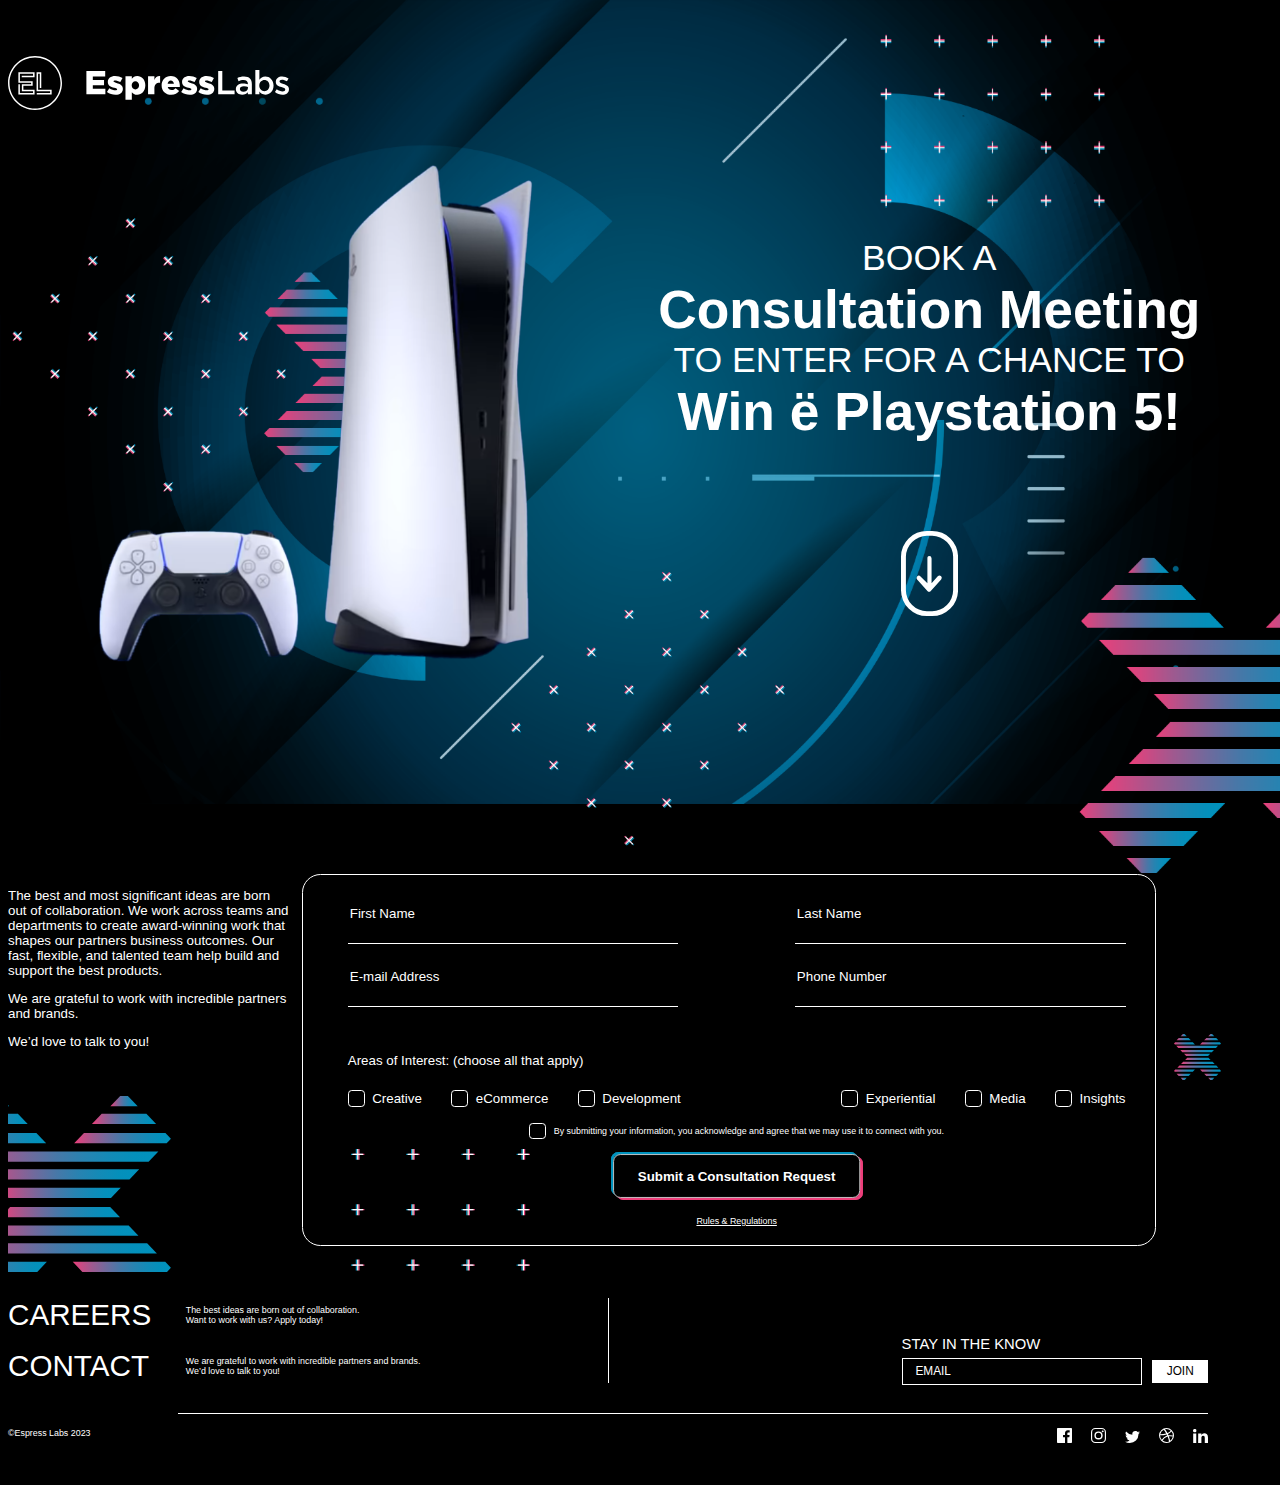
==== docs/index.html @ 8e7a2061 "all project" ====
<!DOCTYPE html>
<html lang="en">
<head>
	<meta charset="utf-8">
    <meta name="viewport" content="width=device-width, initial-scale=1">
	<meta http-equiv="X-UA-Compatible" content="ie=edge">
	<title>EspressLabs</title>
	<link href="https://fonts.cdnfonts.com/css/gotham" rel="stylesheet">
	<link rel="stylesheet" href="https://stackpath.bootstrapcdn.com/bootstrap/5.0.0-alpha1/css/bootstrap.min.css" integrity="sha384-r4NyP46KrjDleawBgD5tp8Y7UzmLA05oM1iAEQ17CSuDqnUK2+k9luXQOfXJCJ4I" crossorigin="anonymous">
	<link rel="stylesheet" href="css/style.min.css">
</head>
<body>

<!-- start header -->
<header class="header">
	<div class="container-fluid">
		<a href="index.html" class="logo">
			<img src="img/logo.svg" alt="">
		</a>
	</div>
</header>
<!-- end header -->

<!-- start main screen -->
<div class="main-screen">
	<div class="container-fluid">
		<div class="main-screen__row">
			<div class="main-screen__col">
				<img src="img/ps.png" alt="" class="ps-img">
			</div>
			<div class="main-screen__col main-screen__col-content">

				
				<h1 class="h1">
					<span>
							BOOK A
					</span>
				
Consultation Meeting

<span>
	TO ENTER FOR A CHANCE TO
</span>

Win ё Playstation 5!
				</h1>

				<svg id="scroll-down" xmlns="http://www.w3.org/2000/svg" width="77" height="115" viewBox="0 0 77 115" class="scroll-down">
					<path id="Контур_1" data-name="Контур 1" d="M35.06,115h6.88A35.045,35.045,0,0,0,77,80.092V34.908A35.045,35.045,0,0,0,41.94,0H35.06A35.045,35.045,0,0,0,0,34.908V80.092A35.045,35.045,0,0,0,35.06,115ZM6.615,34.908A28.425,28.425,0,0,1,35.06,6.586h6.88A28.425,28.425,0,0,1,70.385,34.908V80.092A28.425,28.425,0,0,1,41.94,108.414H35.06A28.425,28.425,0,0,1,6.615,80.092Z" fill="#fff" fill-rule="evenodd"/>
					<path id="Контур_2" class="animated-arrow-down" data-name="Контур 2" d="M54.215,61.372a3.156,3.156,0,0,0-4.577,0L41.269,70.54V37.274A3.24,3.24,0,0,0,38,34c-1.831,0-2.354,1.441-2.354,3.274V70.54L26.361,61.5a3.156,3.156,0,0,0-4.577,0,3.191,3.191,0,0,0,0,4.191L35.646,81.018a3.156,3.156,0,0,0,4.577,0L54.215,65.694A3.367,3.367,0,0,0,54.215,61.372Z" fill="#fff"/>
				  </svg>
				  
			</div>
		</div>
	</div>
</div>
<!-- end main screen -->

<!-- start form section -->
<section class="form-section">
	<div class="container-fluid">
		<div class="form-section__row">
			<div class="form-section__col form-section__col--text">
				<p>
					The best and most significant ideas are born out of collaboration. We work across teams and departments to create
award-winning work that shapes our partners business outcomes. Our fast, flexible, and talented team help build and support the best products.

				</p>

				<p>
					We are grateful to work with incredible partners and brands.
				</p>

				<p>
					
We’d love to talk to you!
				</p>

			</div>
			<div class="form-section__col">
				<div class="form-wrapper">
					<form action="">

						<div class="form-row">
							<input type="text" class="input" placeholder="First Name">
							<input type="text" class="input" placeholder="Last Name">
						</div>

						<div class="form-row">
							<input type="text" class="input" placeholder="E-mail Address">
							<input type="text" class="input" placeholder="Phone Number">
						</div>

						<div class="form-title">
							Areas of Interest: (choose all that apply)
						</div>

						<div class="checkbox-list">

							<div class="checkbox-col">

								<div class="checkbox-wrapper">
									<input type="checkbox" id="1" class="checkbox">
									<label for="1" class="label"></label>
									<label for="1" class="text-label">Creative</label>
								</div>

								<div class="checkbox-wrapper">
									<input type="checkbox" id="2" class="checkbox">
									<label for="2" class="label"></label>
									<label for="2" class="text-label">eCommerce</label>
								</div>

								<div class="checkbox-wrapper">
									<input type="checkbox" id="3" class="checkbox">
									<label for="3" class="label"></label>
									<label for="3" class="text-label">Development</label>
								</div>

							</div>

							<div class="checkbox-col">

								<div class="checkbox-wrapper">
									<input type="checkbox" id="4" class="checkbox">
									<label for="4" class="label"></label>
									<label for="4" class="text-label">Experiential</label>
								</div>

								<div class="checkbox-wrapper">
									<input type="checkbox" id="5" class="checkbox">
									<label for="5" class="label"></label>
									<label for="5" class="text-label">Media</label>
								</div>

								<div class="checkbox-wrapper">
									<input type="checkbox" id="6" class="checkbox">
									<label for="6" class="label"></label>
									<label for="6" class="text-label">Insights</label>
								</div>

							</div>

							
						</div>

						

						<div class="checkbox-wrapper checkbox-wrapper--xs">
							<input type="checkbox" id="7" class="checkbox">
							<label for="7" class="label"></label>
							<label for="7" class="text-label">By submitting your information, you acknowledge and agree that we may use it to connect with you.</label>
						</div>

						<a href="" class="button">
							Submit a Consultation Request
						</a>

						<a href="" class="rules">
							Rules & Regulations
						</a>

						<img src="img/x2.svg" alt="" class="x2">
						<img src="img/x3.svg" alt="" class="x3">

					</form>
				</div>
			</div>
		</div>
	</div>
</section>
<!-- end form section -->

<!-- start footer -->
<footer class="footer">
	<div class="container-fluid">
		<div class="footer__content">
			<div class="footer-col">

				<div class="footer-row">
					<div class="footer-title">
						careers
					</div>
					<div class="footer-text">
						The best ideas are born out of collaboration. <br>
Want to work with us? Apply today!
					</div>
				</div>

				<div class="footer-row">
					<div class="footer-title">
						contact
					</div>
					<div class="footer-text">
						We are grateful to work with incredible partners and brands. <br>
We’d love to talk to you!
					</div>
				</div>

			</div>
			<div class="footer-col footer-col--form">
				<div class="footer-form-wrapper">
					<div class="footer-form-title">
						stay in the know
					</div>

					<form action="" class="footer-form">
						<input type="text" class="footer-input" placeholder="EMAIL">
						<input type="submit" class="footer-submit" value="join">
					</form>
				</div>
			</div>
		</div>

		<div class="line-wrapper">
			<div class="line"></div>
		</div>

		<div class="footer__bottom">
			<div class="copy">©Espress Labs 2023</div>

			<div class="footer-social">

				<a href="">
					<img src="img/fb.svg" alt="">
				</a>

				<a href="">
					<img src="img/inst.svg" alt="">
				</a>

				<a href="">
					<img src="img/tw.svg" alt="">
				</a>

				<a href="">
					<img src="img/web.svg" alt="">
				</a>

				<a href="">
					<img src="img/in.svg" alt="">
				</a>
			</div>
		</div>
	</div>
</footer>
<!-- end footer -->

 <script
  src="https://code.jquery.com/jquery-3.5.1.slim.min.js"
  integrity="sha256-4+XzXVhsDmqanXGHaHvgh1gMQKX40OUvDEBTu8JcmNs="
  crossorigin="anonymous"></script>
	<script src="js/main.js"></script>
</body>
</html>
---- docs/css/style.min.css ----
body{background:#000;background-image:url("../img/main-bg.png");background-size:100vw;background-repeat:no-repeat;font-family:"Gotham",sans-serif;color:#fff}.h1{font-size:4.167vw;font-weight:700;margin-bottom:5.787vw;margin-top:2.5vw}.h1 span{font-weight:300;display:block;font-size:2.778vw}.header{padding-top:3.762vw}.header .container-fluid{width:89.352vw;padding-left:0;padding-right:0}.logo img{width:21.991vw}.main-screen__row{display:-webkit-box;display:-ms-flexbox;display:flex;-webkit-box-align:center;-ms-flex-align:center;align-items:center;-webkit-box-pack:justify;-ms-flex-pack:justify;justify-content:space-between;padding-top:4vw}.ps-img{width:34vw;margin-left:7vw}.main-screen .container-fluid{width:97vw}.main-screen__col-content{width:50.058vw;text-align:center}.scroll-down{width:4.456vw}.animated-arrow-down{-webkit-animation-duration:2.5s;animation-duration:2.5s;-webkit-animation-name:animated-arrow-down;animation-name:animated-arrow-down;-webkit-animation-iteration-count:infinite;animation-iteration-count:infinite;color:#fff}@-webkit-keyframes animated-arrow-down{0%{-webkit-transform:translateY(-20%);transform:translateY(-20%);opacity:0}50%{opacity:1}75%{opacity:0}100%{-webkit-transform:translateY(20%);transform:translateY(20%);opacity:0}}@keyframes animated-arrow-down{0%{-webkit-transform:translateY(-20%);transform:translateY(-20%);opacity:0}50%{opacity:1}75%{opacity:0}100%{-webkit-transform:translateY(20%);transform:translateY(20%);opacity:0}}.form-section{padding-top:15.5vw;padding-bottom:2.025vw}.form-section .container-fluid{width:89.699vw;max-width:89.699vw}.form-section__row{display:-webkit-box;display:-ms-flexbox;display:flex;-webkit-box-pack:justify;-ms-flex-pack:justify;justify-content:space-between}.form-section__col--text{width:21.991vw;font-size:1.042vw}.form-wrapper{width:60.764vw;padding:2.315vw 2.315vw 1.5vw 3.472vw;border:1px solid #fff;border-radius:1.447vw}.form-row{display:-webkit-box;display:-ms-flexbox;display:flex;-webkit-box-pack:justify;-ms-flex-pack:justify;justify-content:space-between}.input{width:25.521vw;padding-bottom:1.736vw;background:rgba(0,0,0,0);border:none;border-bottom:1px solid #fff;outline:none;color:#fff;margin-bottom:1.852vw;font-family:"Gotham",sans-serif}.input::-webkit-input-placeholder{font-weight:500;font-size:1.042vw;color:#fff}.input::-moz-placeholder{font-weight:500;font-size:1.042vw;color:#fff}.input:-ms-input-placeholder{font-weight:500;font-size:1.042vw;color:#fff}.input::-ms-input-placeholder{font-weight:500;font-size:1.042vw;color:#fff}.input::placeholder{font-weight:500;font-size:1.042vw;color:#fff}.input:focus::-webkit-input-placeholder{color:rgba(0,0,0,0)}.input:focus::-moz-placeholder{color:rgba(0,0,0,0)}.input:focus:-ms-input-placeholder{color:rgba(0,0,0,0)}.input:focus::-ms-input-placeholder{color:rgba(0,0,0,0)}.input:focus::placeholder{color:rgba(0,0,0,0)}.form-title{font-size:1.042vw;font-weight:500;padding-top:1.736vw;padding-bottom:1.736vw}.checkbox-list{display:-webkit-box;display:-ms-flexbox;display:flex}.checkbox-list{display:-webkit-box;display:-ms-flexbox;display:flex;-webkit-box-pack:justify;-ms-flex-pack:justify;justify-content:space-between}.checkbox-col{display:-webkit-box;display:-ms-flexbox;display:flex}.checkbox-wrapper{margin-left:2.3vw;display:-webkit-box;display:-ms-flexbox;display:flex;-webkit-box-align:center;-ms-flex-align:center;align-items:center}.checkbox-wrapper:first-child{margin-left:0}.label{width:1.157vw;height:1.157vw;border:1px solid #fff;margin-bottom:0;border-radius:.289vw;cursor:pointer;margin-right:.6vw}.checkbox{display:none}.text-label{cursor:pointer;margin-bottom:0;font-size:1.042vw}.checkbox:checked+.label{background-image:url("../img/check.svg");background-size:70%;background-position:center;background-repeat:no-repeat}.checkbox-wrapper--xs{margin-left:auto;margin-right:auto;display:-webkit-box;display:-ms-flexbox;display:flex;-webkit-box-pack:center;-ms-flex-pack:center;justify-content:center;margin-top:1.2vw;margin-bottom:.5vw}.checkbox-wrapper--xs .text-label{font-size:.694vw}.button{width:19.676vw;height:3.8vw;display:-webkit-box;display:-ms-flexbox;display:flex;-webkit-box-pack:center;-ms-flex-pack:center;justify-content:center;-webkit-box-align:center;-ms-flex-align:center;align-items:center;background:url("../img/button.svg");background-size:100%;background-repeat:no-repeat;margin-left:auto;margin-right:auto;margin-top:1vw;font-size:1.042vw;font-weight:700;color:#fff;text-decoration:none}.button:hover{color:#fff}.rules{font-size:.694vw;text-decoration:underline;margin-left:auto;margin-right:auto;display:block;text-align:center;margin-top:1.157vw;color:#fff;text-decoration:underline}.rules:hover{color:#fff}.form-section{background:url("../img/x.svg");background-repeat:no-repeat;background-position:bottom -2.894vw left -4.63vw;background-size:17.361vw;position:relative;overflow:hidden}.x2{position:absolute;bottom:0;left:26.794vw;width:14.005vw;-webkit-transform:translateY(47%);-ms-transform:translateY(47%);transform:translateY(47%)}.x3{position:absolute;top:28vw;right:4vw;width:3.646vw}.footer{padding-top:2.083vw;padding-bottom:2.315vw}.footer .container-fluid{width:93.75vw;max-width:93.75vw}.footer__content{margin-bottom:2.315vw;display:-webkit-box;display:-ms-flexbox;display:flex}.footer-col{width:50%;border-right:1px solid #fff}.footer-col:last-child{border-right:none}.footer-row{display:-webkit-box;display:-ms-flexbox;display:flex;-webkit-box-align:center;-ms-flex-align:center;align-items:center;margin-bottom:1.331vw}.footer-row:last-child{margin-bottom:0}.footer-title{text-transform:uppercase;min-width:13.889vw;font-size:2.315vw}.footer-text{font-size:.694vw}.footer-col--form{display:-webkit-box;display:-ms-flexbox;display:flex;-webkit-box-align:end;-ms-flex-align:end;align-items:flex-end;-webkit-box-pack:end;-ms-flex-pack:end;justify-content:flex-end}.footer-form-title{text-transform:uppercase;font-size:1.157vw;margin-bottom:.579vw}.footer-form{display:-webkit-box;display:-ms-flexbox;display:flex;-webkit-box-align:center;-ms-flex-align:center;align-items:center;height:1.852vw}.footer-input{height:100%;width:17.477vw;background:rgba(0,0,0,0);border:1px solid #fff;margin-right:.81vw;color:#fff;padding-left:1vw;font-size:.926vw}.footer-input::-webkit-input-placeholder{color:#fff;font-size:.926vw}.footer-input::-moz-placeholder{color:#fff;font-size:.926vw}.footer-input:-ms-input-placeholder{color:#fff;font-size:.926vw}.footer-input::-ms-input-placeholder{color:#fff;font-size:.926vw}.footer-input::placeholder{color:#fff;font-size:.926vw}.footer-submit{height:100%;width:4.34vw;background:#fff;color:#000;border:none;text-transform:uppercase;font-size:.926vw}.line-wrapper{display:-webkit-box;display:-ms-flexbox;display:flex;-webkit-box-pack:end;-ms-flex-pack:end;justify-content:flex-end}.line{width:80.44vw;height:1px;background:#fff;margin-bottom:1.1vw}.copy{font-size:.694vw}.footer__bottom{display:-webkit-box;display:-ms-flexbox;display:flex;-webkit-box-pack:justify;-ms-flex-pack:justify;justify-content:space-between}.footer-social a{text-decoration:none;margin-left:1.157vw}.footer-social a img{width:1.157vw}@media only screen and (max-width: 800px){body{background-image:url("../img/mobile-bg.png");background-size:293.846vw;background-position:top center}.logo img{width:66.667vw}.header{padding-top:5.128vw}.main-screen__row{-webkit-box-orient:vertical;-webkit-box-direction:normal;-ms-flex-direction:column;flex-direction:column}.ps-img{margin-left:0;width:55.641vw}.main-screen__row{padding-top:9.41vw}.main-screen__col-content{width:98vw}.h1{margin-top:5.128vw;font-size:8.718vw;line-height:1.6}.h1 span{font-size:6.154vw}.scroll-down{width:10.128vw}.form-section{padding-top:42vw;background-image:none}.form-section .container-fluid{width:98vw;max-width:98vw}.form-section__row{-webkit-box-orient:vertical;-webkit-box-direction:normal;-ms-flex-direction:column;flex-direction:column}.form-section__col--text{width:100%;font-size:3.59vw}.form-section__col--text p{margin-bottom:5vw}.form-wrapper{width:100%;border-radius:6.41vw;padding:15.385vw 7.692vw;margin-top:10vw}.input{width:100%;font-size:3.59vw;padding-bottom:4.615vw;margin-bottom:6.923vw}.input::-webkit-input-placeholder{font-size:3.59vw}.input::-moz-placeholder{font-size:3.59vw}.input:-ms-input-placeholder{font-size:3.59vw}.input::-ms-input-placeholder{font-size:3.59vw}.input::placeholder{font-size:3.59vw}.form-row{-webkit-box-orient:vertical;-webkit-box-direction:normal;-ms-flex-direction:column;flex-direction:column}.form-title{font-size:3.59vw;padding-bottom:10vw}.checkbox-col{-webkit-box-orient:vertical;-webkit-box-direction:normal;-ms-flex-direction:column;flex-direction:column}.checkbox-wrapper{margin-left:0;margin-bottom:4vw}.text-label{font-size:3.59vw}.label{width:5.128vw;min-width:5.128vw;height:5.128vw;border-radius:.769vw;margin-right:3vw}.checkbox-wrapper--xs .text-label{font-size:2.564vw}.button{width:68.462vw;height:13vw;margin-top:5vw;font-size:3.59vw}.rules{margin-top:5vw;font-size:2.564vw}.x3{width:14.615vw;top:108vw;right:10vw}.x2{position:absolute;bottom:-8vw;left:61vw;width:26vw}.form-section{padding-bottom:4vw}.footer{padding-top:2.431vw;padding-bottom:2.431vw}.footer .container-fluid{width:79.487vw}.footer__content{-webkit-box-orient:vertical;-webkit-box-direction:normal;-ms-flex-direction:column;flex-direction:column}.footer-col{border-right:none}.footer-col--form{-webkit-box-pack:center;-ms-flex-pack:center;justify-content:center}.footer-col{width:100%;border:none}.footer-row{-webkit-box-orient:vertical;-webkit-box-direction:normal;-ms-flex-direction:column;flex-direction:column;text-align:center}.line{width:100%}.footer__bottom{-webkit-box-orient:vertical;-webkit-box-direction:reverse;-ms-flex-direction:column-reverse;flex-direction:column-reverse;-webkit-box-align:center;-ms-flex-align:center;align-items:center}.footer-title{font-size:10.256vw}.footer-text{font-size:3.077vw;width:80vw;margin-left:auto;margin-right:auto}.footer-row{margin-bottom:4.615vw}.footer-row br{display:none}.footer-form-wrapper{width:100%;margin-top:12.308vw}.footer-form-title{text-align:center;font-size:5.128vw}.footer-form{height:8.205vw;-webkit-box-pack:justify;-ms-flex-pack:justify;justify-content:space-between;margin-bottom:10.513vw}.footer-input{width:58.974vw;font-size:4.103vw}.footer-input::-webkit-input-placeholder{font-size:4.103vw}.footer-input::-moz-placeholder{font-size:4.103vw}.footer-input:-ms-input-placeholder{font-size:4.103vw}.footer-input::-ms-input-placeholder{font-size:4.103vw}.footer-input::placeholder{font-size:4.103vw}.footer-submit{width:16.667vw;font-size:4.103vw}.line{margin-bottom:4.872vw}.footer-social a{margin-left:2.564vw;margin-right:2.564vw}.footer-social a img{width:5.128vw}.copy{font-size:3.077vw;padding-bottom:5vw;padding-top:6.667vw}}
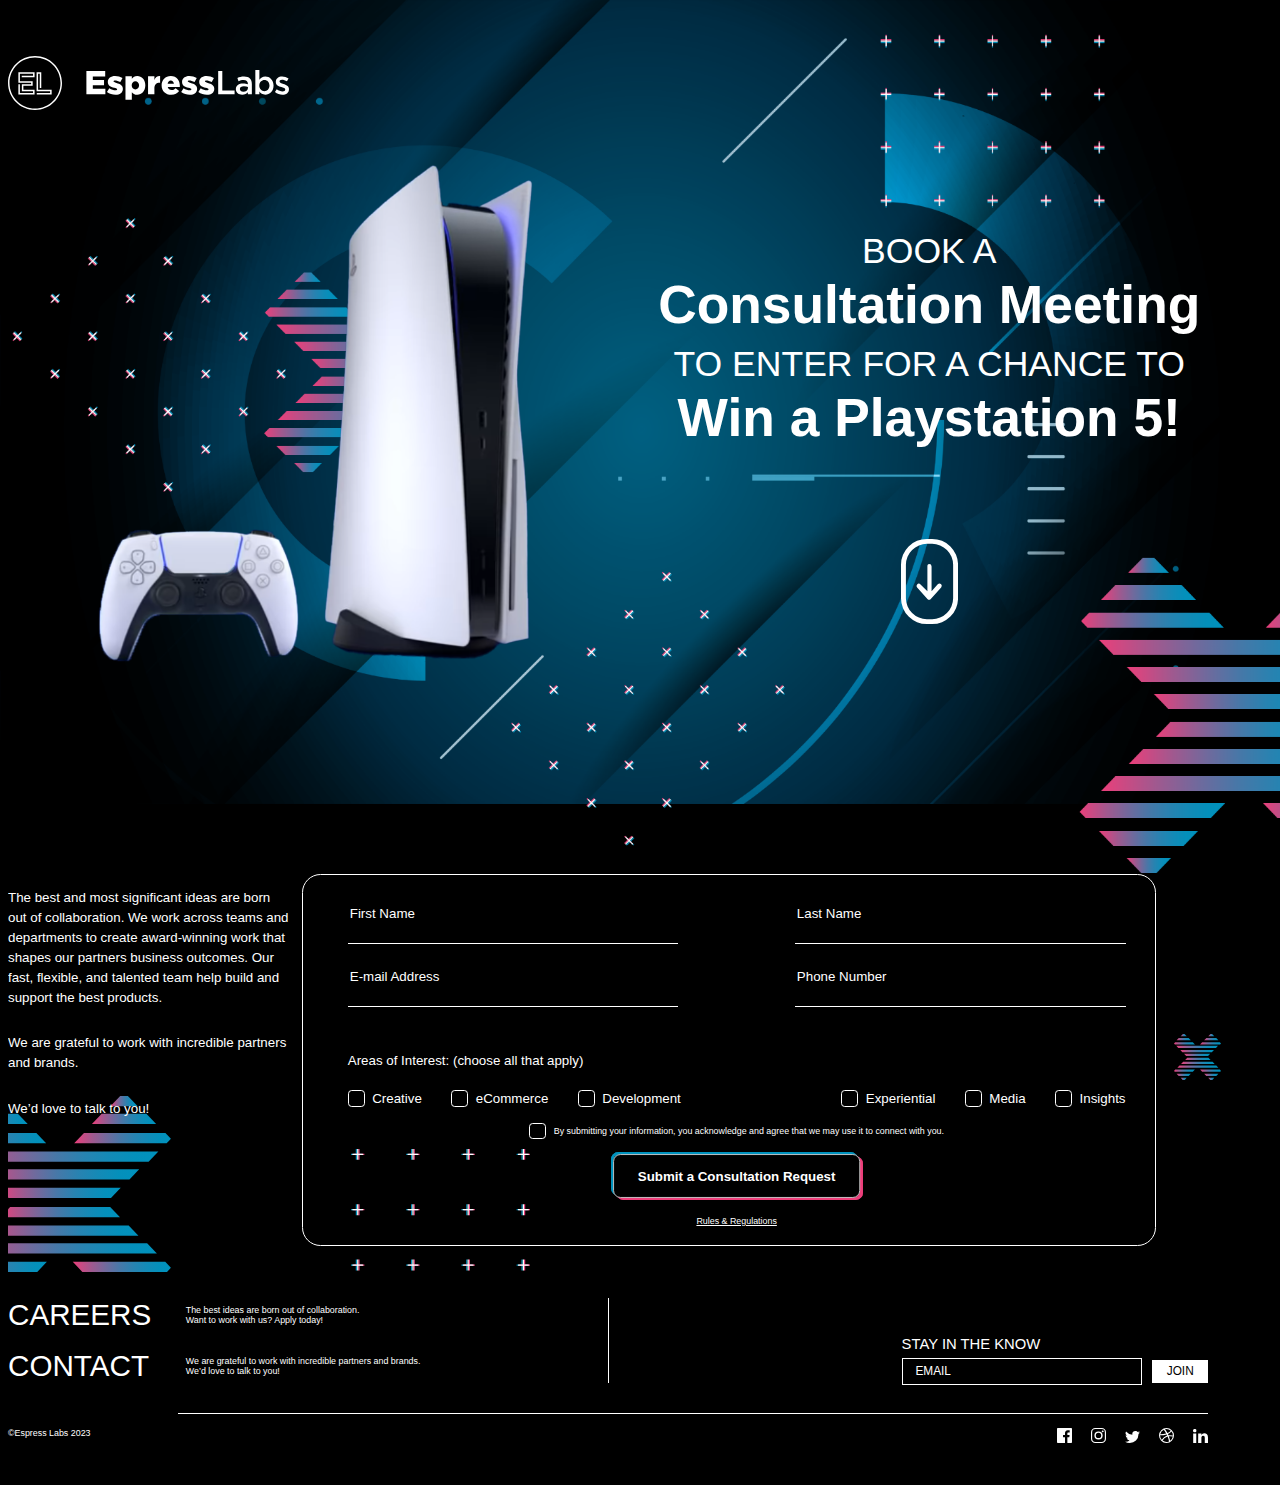
==== commit 385c1077: "fix" ====
--- a/docs/index.html
+++ b/docs/index.html
@@ -35,14 +35,16 @@
 					<span>
 							BOOK A
 					</span>
+
+					<div>Consultation Meeting</div>
 				
-Consultation Meeting
+
 
 <span>
 	TO ENTER FOR A CHANCE TO
 </span>
-
-Win ё Playstation 5!
+<div>Win a Playstation 5!</div>
+
 				</h1>
 
 				<svg id="scroll-down" xmlns="http://www.w3.org/2000/svg" width="77" height="115" viewBox="0 0 77 115" class="scroll-down">
@@ -206,7 +208,7 @@
 
 					<form action="" class="footer-form">
 						<input type="text" class="footer-input" placeholder="EMAIL">
-						<input type="submit" class="footer-submit" value="join">
+						<button type="submit" class="footer-submit">Join</buttn>
 					</form>
 				</div>
 			</div>
--- a/docs/css/style.min.css
+++ b/docs/css/style.min.css
@@ -1 +1 @@
-body{background:#000;background-image:url("../img/main-bg.png");background-size:100vw;background-repeat:no-repeat;font-family:"Gotham",sans-serif;color:#fff}.h1{font-size:4.167vw;font-weight:700;margin-bottom:5.787vw;margin-top:2.5vw}.h1 span{font-weight:300;display:block;font-size:2.778vw}.header{padding-top:3.762vw}.header .container-fluid{width:89.352vw;padding-left:0;padding-right:0}.logo img{width:21.991vw}.main-screen__row{display:-webkit-box;display:-ms-flexbox;display:flex;-webkit-box-align:center;-ms-flex-align:center;align-items:center;-webkit-box-pack:justify;-ms-flex-pack:justify;justify-content:space-between;padding-top:4vw}.ps-img{width:34vw;margin-left:7vw}.main-screen .container-fluid{width:97vw}.main-screen__col-content{width:50.058vw;text-align:center}.scroll-down{width:4.456vw}.animated-arrow-down{-webkit-animation-duration:2.5s;animation-duration:2.5s;-webkit-animation-name:animated-arrow-down;animation-name:animated-arrow-down;-webkit-animation-iteration-count:infinite;animation-iteration-count:infinite;color:#fff}@-webkit-keyframes animated-arrow-down{0%{-webkit-transform:translateY(-20%);transform:translateY(-20%);opacity:0}50%{opacity:1}75%{opacity:0}100%{-webkit-transform:translateY(20%);transform:translateY(20%);opacity:0}}@keyframes animated-arrow-down{0%{-webkit-transform:translateY(-20%);transform:translateY(-20%);opacity:0}50%{opacity:1}75%{opacity:0}100%{-webkit-transform:translateY(20%);transform:translateY(20%);opacity:0}}.form-section{padding-top:15.5vw;padding-bottom:2.025vw}.form-section .container-fluid{width:89.699vw;max-width:89.699vw}.form-section__row{display:-webkit-box;display:-ms-flexbox;display:flex;-webkit-box-pack:justify;-ms-flex-pack:justify;justify-content:space-between}.form-section__col--text{width:21.991vw;font-size:1.042vw}.form-wrapper{width:60.764vw;padding:2.315vw 2.315vw 1.5vw 3.472vw;border:1px solid #fff;border-radius:1.447vw}.form-row{display:-webkit-box;display:-ms-flexbox;display:flex;-webkit-box-pack:justify;-ms-flex-pack:justify;justify-content:space-between}.input{width:25.521vw;padding-bottom:1.736vw;background:rgba(0,0,0,0);border:none;border-bottom:1px solid #fff;outline:none;color:#fff;margin-bottom:1.852vw;font-family:"Gotham",sans-serif}.input::-webkit-input-placeholder{font-weight:500;font-size:1.042vw;color:#fff}.input::-moz-placeholder{font-weight:500;font-size:1.042vw;color:#fff}.input:-ms-input-placeholder{font-weight:500;font-size:1.042vw;color:#fff}.input::-ms-input-placeholder{font-weight:500;font-size:1.042vw;color:#fff}.input::placeholder{font-weight:500;font-size:1.042vw;color:#fff}.input:focus::-webkit-input-placeholder{color:rgba(0,0,0,0)}.input:focus::-moz-placeholder{color:rgba(0,0,0,0)}.input:focus:-ms-input-placeholder{color:rgba(0,0,0,0)}.input:focus::-ms-input-placeholder{color:rgba(0,0,0,0)}.input:focus::placeholder{color:rgba(0,0,0,0)}.form-title{font-size:1.042vw;font-weight:500;padding-top:1.736vw;padding-bottom:1.736vw}.checkbox-list{display:-webkit-box;display:-ms-flexbox;display:flex}.checkbox-list{display:-webkit-box;display:-ms-flexbox;display:flex;-webkit-box-pack:justify;-ms-flex-pack:justify;justify-content:space-between}.checkbox-col{display:-webkit-box;display:-ms-flexbox;display:flex}.checkbox-wrapper{margin-left:2.3vw;display:-webkit-box;display:-ms-flexbox;display:flex;-webkit-box-align:center;-ms-flex-align:center;align-items:center}.checkbox-wrapper:first-child{margin-left:0}.label{width:1.157vw;height:1.157vw;border:1px solid #fff;margin-bottom:0;border-radius:.289vw;cursor:pointer;margin-right:.6vw}.checkbox{display:none}.text-label{cursor:pointer;margin-bottom:0;font-size:1.042vw}.checkbox:checked+.label{background-image:url("../img/check.svg");background-size:70%;background-position:center;background-repeat:no-repeat}.checkbox-wrapper--xs{margin-left:auto;margin-right:auto;display:-webkit-box;display:-ms-flexbox;display:flex;-webkit-box-pack:center;-ms-flex-pack:center;justify-content:center;margin-top:1.2vw;margin-bottom:.5vw}.checkbox-wrapper--xs .text-label{font-size:.694vw}.button{width:19.676vw;height:3.8vw;display:-webkit-box;display:-ms-flexbox;display:flex;-webkit-box-pack:center;-ms-flex-pack:center;justify-content:center;-webkit-box-align:center;-ms-flex-align:center;align-items:center;background:url("../img/button.svg");background-size:100%;background-repeat:no-repeat;margin-left:auto;margin-right:auto;margin-top:1vw;font-size:1.042vw;font-weight:700;color:#fff;text-decoration:none}.button:hover{color:#fff}.rules{font-size:.694vw;text-decoration:underline;margin-left:auto;margin-right:auto;display:block;text-align:center;margin-top:1.157vw;color:#fff;text-decoration:underline}.rules:hover{color:#fff}.form-section{background:url("../img/x.svg");background-repeat:no-repeat;background-position:bottom -2.894vw left -4.63vw;background-size:17.361vw;position:relative;overflow:hidden}.x2{position:absolute;bottom:0;left:26.794vw;width:14.005vw;-webkit-transform:translateY(47%);-ms-transform:translateY(47%);transform:translateY(47%)}.x3{position:absolute;top:28vw;right:4vw;width:3.646vw}.footer{padding-top:2.083vw;padding-bottom:2.315vw}.footer .container-fluid{width:93.75vw;max-width:93.75vw}.footer__content{margin-bottom:2.315vw;display:-webkit-box;display:-ms-flexbox;display:flex}.footer-col{width:50%;border-right:1px solid #fff}.footer-col:last-child{border-right:none}.footer-row{display:-webkit-box;display:-ms-flexbox;display:flex;-webkit-box-align:center;-ms-flex-align:center;align-items:center;margin-bottom:1.331vw}.footer-row:last-child{margin-bottom:0}.footer-title{text-transform:uppercase;min-width:13.889vw;font-size:2.315vw}.footer-text{font-size:.694vw}.footer-col--form{display:-webkit-box;display:-ms-flexbox;display:flex;-webkit-box-align:end;-ms-flex-align:end;align-items:flex-end;-webkit-box-pack:end;-ms-flex-pack:end;justify-content:flex-end}.footer-form-title{text-transform:uppercase;font-size:1.157vw;margin-bottom:.579vw}.footer-form{display:-webkit-box;display:-ms-flexbox;display:flex;-webkit-box-align:center;-ms-flex-align:center;align-items:center;height:1.852vw}.footer-input{height:100%;width:17.477vw;background:rgba(0,0,0,0);border:1px solid #fff;margin-right:.81vw;color:#fff;padding-left:1vw;font-size:.926vw}.footer-input::-webkit-input-placeholder{color:#fff;font-size:.926vw}.footer-input::-moz-placeholder{color:#fff;font-size:.926vw}.footer-input:-ms-input-placeholder{color:#fff;font-size:.926vw}.footer-input::-ms-input-placeholder{color:#fff;font-size:.926vw}.footer-input::placeholder{color:#fff;font-size:.926vw}.footer-submit{height:100%;width:4.34vw;background:#fff;color:#000;border:none;text-transform:uppercase;font-size:.926vw}.line-wrapper{display:-webkit-box;display:-ms-flexbox;display:flex;-webkit-box-pack:end;-ms-flex-pack:end;justify-content:flex-end}.line{width:80.44vw;height:1px;background:#fff;margin-bottom:1.1vw}.copy{font-size:.694vw}.footer__bottom{display:-webkit-box;display:-ms-flexbox;display:flex;-webkit-box-pack:justify;-ms-flex-pack:justify;justify-content:space-between}.footer-social a{text-decoration:none;margin-left:1.157vw}.footer-social a img{width:1.157vw}@media only screen and (max-width: 800px){body{background-image:url("../img/mobile-bg.png");background-size:293.846vw;background-position:top center}.logo img{width:66.667vw}.header{padding-top:5.128vw}.main-screen__row{-webkit-box-orient:vertical;-webkit-box-direction:normal;-ms-flex-direction:column;flex-direction:column}.ps-img{margin-left:0;width:55.641vw}.main-screen__row{padding-top:9.41vw}.main-screen__col-content{width:98vw}.h1{margin-top:5.128vw;font-size:8.718vw;line-height:1.6}.h1 span{font-size:6.154vw}.scroll-down{width:10.128vw}.form-section{padding-top:42vw;background-image:none}.form-section .container-fluid{width:98vw;max-width:98vw}.form-section__row{-webkit-box-orient:vertical;-webkit-box-direction:normal;-ms-flex-direction:column;flex-direction:column}.form-section__col--text{width:100%;font-size:3.59vw}.form-section__col--text p{margin-bottom:5vw}.form-wrapper{width:100%;border-radius:6.41vw;padding:15.385vw 7.692vw;margin-top:10vw}.input{width:100%;font-size:3.59vw;padding-bottom:4.615vw;margin-bottom:6.923vw}.input::-webkit-input-placeholder{font-size:3.59vw}.input::-moz-placeholder{font-size:3.59vw}.input:-ms-input-placeholder{font-size:3.59vw}.input::-ms-input-placeholder{font-size:3.59vw}.input::placeholder{font-size:3.59vw}.form-row{-webkit-box-orient:vertical;-webkit-box-direction:normal;-ms-flex-direction:column;flex-direction:column}.form-title{font-size:3.59vw;padding-bottom:10vw}.checkbox-col{-webkit-box-orient:vertical;-webkit-box-direction:normal;-ms-flex-direction:column;flex-direction:column}.checkbox-wrapper{margin-left:0;margin-bottom:4vw}.text-label{font-size:3.59vw}.label{width:5.128vw;min-width:5.128vw;height:5.128vw;border-radius:.769vw;margin-right:3vw}.checkbox-wrapper--xs .text-label{font-size:2.564vw}.button{width:68.462vw;height:13vw;margin-top:5vw;font-size:3.59vw}.rules{margin-top:5vw;font-size:2.564vw}.x3{width:14.615vw;top:108vw;right:10vw}.x2{position:absolute;bottom:-8vw;left:61vw;width:26vw}.form-section{padding-bottom:4vw}.footer{padding-top:2.431vw;padding-bottom:2.431vw}.footer .container-fluid{width:79.487vw}.footer__content{-webkit-box-orient:vertical;-webkit-box-direction:normal;-ms-flex-direction:column;flex-direction:column}.footer-col{border-right:none}.footer-col--form{-webkit-box-pack:center;-ms-flex-pack:center;justify-content:center}.footer-col{width:100%;border:none}.footer-row{-webkit-box-orient:vertical;-webkit-box-direction:normal;-ms-flex-direction:column;flex-direction:column;text-align:center}.line{width:100%}.footer__bottom{-webkit-box-orient:vertical;-webkit-box-direction:reverse;-ms-flex-direction:column-reverse;flex-direction:column-reverse;-webkit-box-align:center;-ms-flex-align:center;align-items:center}.footer-title{font-size:10.256vw}.footer-text{font-size:3.077vw;width:80vw;margin-left:auto;margin-right:auto}.footer-row{margin-bottom:4.615vw}.footer-row br{display:none}.footer-form-wrapper{width:100%;margin-top:12.308vw}.footer-form-title{text-align:center;font-size:5.128vw}.footer-form{height:8.205vw;-webkit-box-pack:justify;-ms-flex-pack:justify;justify-content:space-between;margin-bottom:10.513vw}.footer-input{width:58.974vw;font-size:4.103vw}.footer-input::-webkit-input-placeholder{font-size:4.103vw}.footer-input::-moz-placeholder{font-size:4.103vw}.footer-input:-ms-input-placeholder{font-size:4.103vw}.footer-input::-ms-input-placeholder{font-size:4.103vw}.footer-input::placeholder{font-size:4.103vw}.footer-submit{width:16.667vw;font-size:4.103vw}.line{margin-bottom:4.872vw}.footer-social a{margin-left:2.564vw;margin-right:2.564vw}.footer-social a img{width:5.128vw}.copy{font-size:3.077vw;padding-bottom:5vw;padding-top:6.667vw}}+body{background:#000;background-image:url("../img/main-bg.png");background-size:100vw;background-repeat:no-repeat;font-family:"Gotham",sans-serif;color:#fff}.h1{font-weight:700;margin-bottom:5.787vw;margin-top:2.5vw}.h1 div{font-size:4.167vw;line-height:1.2}.h1 span{font-weight:300;display:block;font-size:2.778vw;display:block;margin-top:.5vw;line-height:1.2}.header{padding-top:3.762vw}.header .container-fluid{width:89.352vw;padding-left:0;padding-right:0}.logo img{width:21.991vw}.main-screen__row{display:-webkit-box;display:-ms-flexbox;display:flex;-webkit-box-align:center;-ms-flex-align:center;align-items:center;-webkit-box-pack:justify;-ms-flex-pack:justify;justify-content:space-between;padding-top:4vw}.ps-img{width:34vw;margin-left:7vw}.main-screen .container-fluid{width:97vw}.main-screen__col-content{width:50.058vw;text-align:center}.scroll-down{width:4.456vw}.animated-arrow-down{-webkit-animation-duration:2.5s;animation-duration:2.5s;-webkit-animation-name:animated-arrow-down;animation-name:animated-arrow-down;-webkit-animation-iteration-count:infinite;animation-iteration-count:infinite;color:#fff}@-webkit-keyframes animated-arrow-down{0%{-webkit-transform:translateY(-20%);transform:translateY(-20%);opacity:0}50%{opacity:1}75%{opacity:0}100%{-webkit-transform:translateY(20%);transform:translateY(20%);opacity:0}}@keyframes animated-arrow-down{0%{-webkit-transform:translateY(-20%);transform:translateY(-20%);opacity:0}50%{opacity:1}75%{opacity:0}100%{-webkit-transform:translateY(20%);transform:translateY(20%);opacity:0}}.form-section{padding-top:15.5vw;padding-bottom:2.025vw}.form-section .container-fluid{width:89.699vw;max-width:89.699vw}.form-section__row{display:-webkit-box;display:-ms-flexbox;display:flex;-webkit-box-pack:justify;-ms-flex-pack:justify;justify-content:space-between}.form-section__col--text{width:21.991vw;font-size:1.042vw}.form-section__col--text p{line-height:1.5;margin-bottom:2vw}.form-wrapper{width:60.764vw;padding:2.315vw 2.315vw 1.5vw 3.472vw;border:1px solid #fff;border-radius:1.447vw}.form-row{display:-webkit-box;display:-ms-flexbox;display:flex;-webkit-box-pack:justify;-ms-flex-pack:justify;justify-content:space-between}.input{width:25.521vw;padding-bottom:1.736vw;background:rgba(0,0,0,0);border:none;border-bottom:1px solid #fff;outline:none;color:#fff;margin-bottom:1.852vw;font-family:"Gotham",sans-serif;display:block}.input::-webkit-input-placeholder{font-weight:500;font-size:1.042vw;color:#fff}.input::-moz-placeholder{font-weight:500;font-size:1.042vw;color:#fff}.input:-ms-input-placeholder{font-weight:500;font-size:1.042vw;color:#fff}.input::-ms-input-placeholder{font-weight:500;font-size:1.042vw;color:#fff}.input::placeholder{font-weight:500;font-size:1.042vw;color:#fff}.input::-webkit-input-placeholder{color:#fff}.form-title{font-size:1.042vw;font-weight:500;padding-top:1.736vw;padding-bottom:1.736vw}.checkbox-list{display:-webkit-box;display:-ms-flexbox;display:flex}.checkbox-list{display:-webkit-box;display:-ms-flexbox;display:flex;-webkit-box-pack:justify;-ms-flex-pack:justify;justify-content:space-between}.checkbox-col{display:-webkit-box;display:-ms-flexbox;display:flex}.checkbox-wrapper{margin-left:2.3vw;display:-webkit-box;display:-ms-flexbox;display:flex;-webkit-box-align:center;-ms-flex-align:center;align-items:center}.checkbox-wrapper:first-child{margin-left:0}.label{width:1.157vw;height:1.157vw;border:1px solid #fff;margin-bottom:0;border-radius:.289vw;cursor:pointer;margin-right:.6vw}.checkbox{display:none}.text-label{cursor:pointer;margin-bottom:0;font-size:1.042vw}.checkbox:checked+.label{background-image:url("../img/check.svg");background-size:70%;background-position:center;background-repeat:no-repeat}.checkbox-wrapper--xs{margin-left:auto;margin-right:auto;display:-webkit-box;display:-ms-flexbox;display:flex;-webkit-box-pack:center;-ms-flex-pack:center;justify-content:center;margin-top:1.2vw;margin-bottom:.5vw}.checkbox-wrapper--xs .text-label{font-size:.694vw}.button{width:19.676vw;height:3.8vw;display:-webkit-box;display:-ms-flexbox;display:flex;-webkit-box-pack:center;-ms-flex-pack:center;justify-content:center;-webkit-box-align:center;-ms-flex-align:center;align-items:center;background:url("../img/button.svg");background-size:100%;background-repeat:no-repeat;margin-left:auto;margin-right:auto;margin-top:1vw;font-size:1.042vw;font-weight:700;color:#fff;text-decoration:none}.button:hover{color:#fff}.rules{font-size:.694vw;text-decoration:underline;margin-left:auto;margin-right:auto;display:block;text-align:center;margin-top:1.157vw;color:#fff;text-decoration:underline}.rules:hover{color:#fff}.form-section{background:url("../img/x.svg");background-repeat:no-repeat;background-position:bottom -2.894vw left -4.63vw;background-size:17.361vw;position:relative;overflow:hidden}.x2{position:absolute;bottom:0;left:26.794vw;width:14.005vw;-webkit-transform:translateY(47%);-ms-transform:translateY(47%);transform:translateY(47%)}.x3{position:absolute;top:28vw;right:4vw;width:3.646vw}.footer{padding-top:2.083vw;padding-bottom:2.315vw}.footer .container-fluid{width:93.75vw;max-width:93.75vw}.footer__content{margin-bottom:2.315vw;display:-webkit-box;display:-ms-flexbox;display:flex}.footer-col{width:50%;border-right:1px solid #fff}.footer-col:last-child{border-right:none}.footer-row{display:-webkit-box;display:-ms-flexbox;display:flex;-webkit-box-align:center;-ms-flex-align:center;align-items:center;margin-bottom:1.331vw}.footer-row:last-child{margin-bottom:0}.footer-title{text-transform:uppercase;min-width:13.889vw;font-size:2.315vw}.footer-text{font-size:.694vw}.footer-col--form{display:-webkit-box;display:-ms-flexbox;display:flex;-webkit-box-align:end;-ms-flex-align:end;align-items:flex-end;-webkit-box-pack:end;-ms-flex-pack:end;justify-content:flex-end}.footer-form-title{text-transform:uppercase;font-size:1.157vw;margin-bottom:.579vw}.footer-form{display:-webkit-box;display:-ms-flexbox;display:flex;-webkit-box-align:center;-ms-flex-align:center;align-items:center;height:1.852vw}.footer-input{height:100%;width:17.477vw;background:rgba(0,0,0,0);border:1px solid #fff;margin-right:.81vw;color:#fff;padding-left:1vw;font-size:.926vw}.footer-input::-webkit-input-placeholder{color:#fff;font-size:.926vw}.footer-input::-moz-placeholder{color:#fff;font-size:.926vw}.footer-input:-ms-input-placeholder{color:#fff;font-size:.926vw}.footer-input::-ms-input-placeholder{color:#fff;font-size:.926vw}.footer-input::placeholder{color:#fff;font-size:.926vw}.footer-submit{height:100%;width:4.34vw;background:#fff;color:#000;border:none;text-transform:uppercase;font-size:.926vw}.line-wrapper{display:-webkit-box;display:-ms-flexbox;display:flex;-webkit-box-pack:end;-ms-flex-pack:end;justify-content:flex-end}.line{width:80.44vw;height:1px;background:#fff;margin-bottom:1.1vw}.copy{font-size:.694vw}.footer__bottom{display:-webkit-box;display:-ms-flexbox;display:flex;-webkit-box-pack:justify;-ms-flex-pack:justify;justify-content:space-between}.footer-social a{text-decoration:none;margin-left:1.157vw}.footer-social a img{width:1.157vw}@media only screen and (max-width: 800px){body{background-image:url("../img/mobile-bg.png");background-size:293.846vw;background-position:top center}.logo img{width:66.667vw}.header{padding-top:5.128vw}.main-screen__row{-webkit-box-orient:vertical;-webkit-box-direction:normal;-ms-flex-direction:column;flex-direction:column}.ps-img{margin-left:0;width:55.641vw}.main-screen__row{padding-top:9.41vw}.main-screen__col-content{width:98vw}.h1{margin-top:5.128vw;line-height:1.6}.h1 div{font-size:8.718vw}.h1 span{font-size:6.154vw}.scroll-down{width:10.128vw}.form-section{padding-top:42vw;background-image:none}.form-section .container-fluid{width:98vw;max-width:98vw}.form-section__row{-webkit-box-orient:vertical;-webkit-box-direction:normal;-ms-flex-direction:column;flex-direction:column}.form-section__col--text{width:100%;font-size:3.59vw}.form-section__col--text p{margin-bottom:5vw}.form-wrapper{width:100%;border-radius:6.41vw;padding:15.385vw 7.692vw;margin-top:10vw}.input{width:100%;font-size:3.59vw;padding-bottom:4.615vw;margin-bottom:6.923vw}.input::-webkit-input-placeholder{font-size:3.59vw}.input::-moz-placeholder{font-size:3.59vw}.input:-ms-input-placeholder{font-size:3.59vw}.input::-ms-input-placeholder{font-size:3.59vw}.input::placeholder{font-size:3.59vw}.form-row{-webkit-box-orient:vertical;-webkit-box-direction:normal;-ms-flex-direction:column;flex-direction:column}.form-title{font-size:3.59vw;padding-bottom:10vw}.checkbox-col{-webkit-box-orient:vertical;-webkit-box-direction:normal;-ms-flex-direction:column;flex-direction:column}.checkbox-wrapper{margin-left:0;margin-bottom:4vw}.text-label{font-size:3.59vw}.label{width:5.128vw;min-width:5.128vw;height:5.128vw;border-radius:.769vw;margin-right:3vw}.checkbox-wrapper--xs .text-label{font-size:2.564vw}.button{width:68.462vw;height:13vw;margin-top:5vw;font-size:3.59vw}.rules{margin-top:5vw;font-size:2.564vw}.x3{width:14.615vw;top:108vw;right:10vw}.x2{position:absolute;bottom:-8vw;left:61vw;width:26vw}.form-section{padding-bottom:4vw}.footer{padding-top:2.431vw;padding-bottom:2.431vw}.footer .container-fluid{width:79.487vw}.footer__content{-webkit-box-orient:vertical;-webkit-box-direction:normal;-ms-flex-direction:column;flex-direction:column}.footer-col{border-right:none}.footer-col--form{-webkit-box-pack:center;-ms-flex-pack:center;justify-content:center}.footer-col{width:100%;border:none}.footer-row{-webkit-box-orient:vertical;-webkit-box-direction:normal;-ms-flex-direction:column;flex-direction:column;text-align:center}.line{width:100%}.footer__bottom{-webkit-box-orient:vertical;-webkit-box-direction:reverse;-ms-flex-direction:column-reverse;flex-direction:column-reverse;-webkit-box-align:center;-ms-flex-align:center;align-items:center}.footer-title{font-size:10.256vw}.footer-text{font-size:3.077vw;width:80vw;margin-left:auto;margin-right:auto}.footer-row{margin-bottom:4.615vw}.footer-row br{display:none}.footer-form-wrapper{width:100%;margin-top:12.308vw}.footer-form-title{text-align:center;font-size:5.128vw}.footer-form{height:8.205vw;-webkit-box-pack:justify;-ms-flex-pack:justify;justify-content:space-between;margin-bottom:10.513vw}.footer-input{width:58.974vw;font-size:4.103vw}.footer-input::-webkit-input-placeholder{font-size:4.103vw}.footer-input::-moz-placeholder{font-size:4.103vw}.footer-input:-ms-input-placeholder{font-size:4.103vw}.footer-input::-ms-input-placeholder{font-size:4.103vw}.footer-input::placeholder{font-size:4.103vw}.footer-submit{width:16.667vw;font-size:4.103vw}.line{margin-bottom:4.872vw}.footer-social a{margin-left:2.564vw;margin-right:2.564vw}.footer-social a img{width:5.128vw}.copy{font-size:3.077vw;padding-bottom:5vw;padding-top:6.667vw}}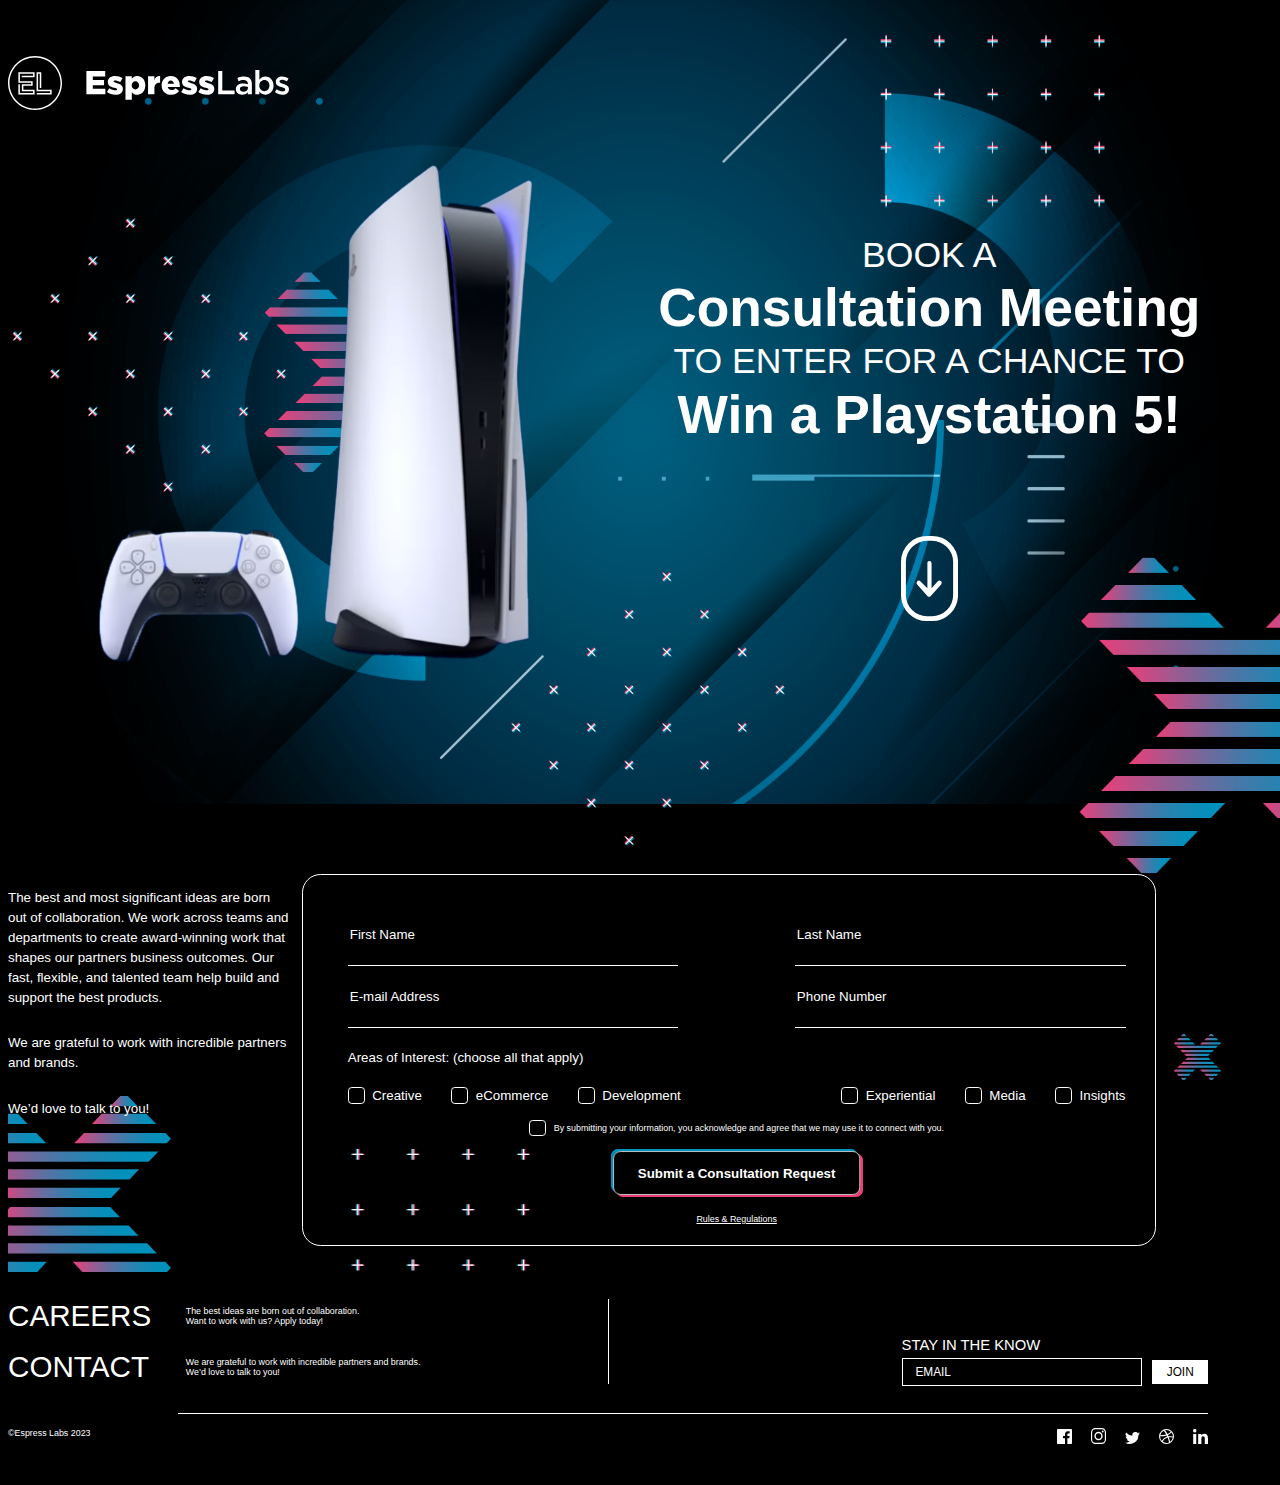
==== commit 0c72d04b: "fix" ====
--- a/docs/index.html
+++ b/docs/index.html
@@ -32,18 +32,10 @@
 
 				
 				<h1 class="h1">
-					<span>
-							BOOK A
-					</span>
-
-					<div>Consultation Meeting</div>
-				
-
-
-<span>
-	TO ENTER FOR A CHANCE TO
-</span>
-<div>Win a Playstation 5!</div>
+					<span class="xs">BOOK A</span>
+					<span class="xl">Consultation Meeting</span>
+					<span class="xs">TO ENTER FOR A CHANCE TO</span>
+					<span class="xl">Win a Playstation 5!</span>
 
 				</h1>
 
@@ -84,13 +76,13 @@
 					<form action="">
 
 						<div class="form-row">
-							<input type="text" class="input" placeholder="First Name">
-							<input type="text" class="input" placeholder="Last Name">
+							<input type="text" placeholder="First Name" class="input">
+							<input type="text" placeholder="Last Name" class="input">
 						</div>
 
 						<div class="form-row">
-							<input type="text" class="input" placeholder="E-mail Address">
-							<input type="text" class="input" placeholder="Phone Number">
+							<input type="text" placeholder="E-mail Address" class="input">
+							<input type="text" placeholder="Phone Number" class="input">
 						</div>
 
 						<div class="form-title">
--- a/docs/css/style.min.css
+++ b/docs/css/style.min.css
@@ -1 +1 @@
-body{background:#000;background-image:url("../img/main-bg.png");background-size:100vw;background-repeat:no-repeat;font-family:"Gotham",sans-serif;color:#fff}.h1{font-weight:700;margin-bottom:5.787vw;margin-top:2.5vw}.h1 div{font-size:4.167vw;line-height:1.2}.h1 span{font-weight:300;display:block;font-size:2.778vw;display:block;margin-top:.5vw;line-height:1.2}.header{padding-top:3.762vw}.header .container-fluid{width:89.352vw;padding-left:0;padding-right:0}.logo img{width:21.991vw}.main-screen__row{display:-webkit-box;display:-ms-flexbox;display:flex;-webkit-box-align:center;-ms-flex-align:center;align-items:center;-webkit-box-pack:justify;-ms-flex-pack:justify;justify-content:space-between;padding-top:4vw}.ps-img{width:34vw;margin-left:7vw}.main-screen .container-fluid{width:97vw}.main-screen__col-content{width:50.058vw;text-align:center}.scroll-down{width:4.456vw}.animated-arrow-down{-webkit-animation-duration:2.5s;animation-duration:2.5s;-webkit-animation-name:animated-arrow-down;animation-name:animated-arrow-down;-webkit-animation-iteration-count:infinite;animation-iteration-count:infinite;color:#fff}@-webkit-keyframes animated-arrow-down{0%{-webkit-transform:translateY(-20%);transform:translateY(-20%);opacity:0}50%{opacity:1}75%{opacity:0}100%{-webkit-transform:translateY(20%);transform:translateY(20%);opacity:0}}@keyframes animated-arrow-down{0%{-webkit-transform:translateY(-20%);transform:translateY(-20%);opacity:0}50%{opacity:1}75%{opacity:0}100%{-webkit-transform:translateY(20%);transform:translateY(20%);opacity:0}}.form-section{padding-top:15.5vw;padding-bottom:2.025vw}.form-section .container-fluid{width:89.699vw;max-width:89.699vw}.form-section__row{display:-webkit-box;display:-ms-flexbox;display:flex;-webkit-box-pack:justify;-ms-flex-pack:justify;justify-content:space-between}.form-section__col--text{width:21.991vw;font-size:1.042vw}.form-section__col--text p{line-height:1.5;margin-bottom:2vw}.form-wrapper{width:60.764vw;padding:2.315vw 2.315vw 1.5vw 3.472vw;border:1px solid #fff;border-radius:1.447vw}.form-row{display:-webkit-box;display:-ms-flexbox;display:flex;-webkit-box-pack:justify;-ms-flex-pack:justify;justify-content:space-between}.input{width:25.521vw;padding-bottom:1.736vw;background:rgba(0,0,0,0);border:none;border-bottom:1px solid #fff;outline:none;color:#fff;margin-bottom:1.852vw;font-family:"Gotham",sans-serif;display:block}.input::-webkit-input-placeholder{font-weight:500;font-size:1.042vw;color:#fff}.input::-moz-placeholder{font-weight:500;font-size:1.042vw;color:#fff}.input:-ms-input-placeholder{font-weight:500;font-size:1.042vw;color:#fff}.input::-ms-input-placeholder{font-weight:500;font-size:1.042vw;color:#fff}.input::placeholder{font-weight:500;font-size:1.042vw;color:#fff}.input::-webkit-input-placeholder{color:#fff}.form-title{font-size:1.042vw;font-weight:500;padding-top:1.736vw;padding-bottom:1.736vw}.checkbox-list{display:-webkit-box;display:-ms-flexbox;display:flex}.checkbox-list{display:-webkit-box;display:-ms-flexbox;display:flex;-webkit-box-pack:justify;-ms-flex-pack:justify;justify-content:space-between}.checkbox-col{display:-webkit-box;display:-ms-flexbox;display:flex}.checkbox-wrapper{margin-left:2.3vw;display:-webkit-box;display:-ms-flexbox;display:flex;-webkit-box-align:center;-ms-flex-align:center;align-items:center}.checkbox-wrapper:first-child{margin-left:0}.label{width:1.157vw;height:1.157vw;border:1px solid #fff;margin-bottom:0;border-radius:.289vw;cursor:pointer;margin-right:.6vw}.checkbox{display:none}.text-label{cursor:pointer;margin-bottom:0;font-size:1.042vw}.checkbox:checked+.label{background-image:url("../img/check.svg");background-size:70%;background-position:center;background-repeat:no-repeat}.checkbox-wrapper--xs{margin-left:auto;margin-right:auto;display:-webkit-box;display:-ms-flexbox;display:flex;-webkit-box-pack:center;-ms-flex-pack:center;justify-content:center;margin-top:1.2vw;margin-bottom:.5vw}.checkbox-wrapper--xs .text-label{font-size:.694vw}.button{width:19.676vw;height:3.8vw;display:-webkit-box;display:-ms-flexbox;display:flex;-webkit-box-pack:center;-ms-flex-pack:center;justify-content:center;-webkit-box-align:center;-ms-flex-align:center;align-items:center;background:url("../img/button.svg");background-size:100%;background-repeat:no-repeat;margin-left:auto;margin-right:auto;margin-top:1vw;font-size:1.042vw;font-weight:700;color:#fff;text-decoration:none}.button:hover{color:#fff}.rules{font-size:.694vw;text-decoration:underline;margin-left:auto;margin-right:auto;display:block;text-align:center;margin-top:1.157vw;color:#fff;text-decoration:underline}.rules:hover{color:#fff}.form-section{background:url("../img/x.svg");background-repeat:no-repeat;background-position:bottom -2.894vw left -4.63vw;background-size:17.361vw;position:relative;overflow:hidden}.x2{position:absolute;bottom:0;left:26.794vw;width:14.005vw;-webkit-transform:translateY(47%);-ms-transform:translateY(47%);transform:translateY(47%)}.x3{position:absolute;top:28vw;right:4vw;width:3.646vw}.footer{padding-top:2.083vw;padding-bottom:2.315vw}.footer .container-fluid{width:93.75vw;max-width:93.75vw}.footer__content{margin-bottom:2.315vw;display:-webkit-box;display:-ms-flexbox;display:flex}.footer-col{width:50%;border-right:1px solid #fff}.footer-col:last-child{border-right:none}.footer-row{display:-webkit-box;display:-ms-flexbox;display:flex;-webkit-box-align:center;-ms-flex-align:center;align-items:center;margin-bottom:1.331vw}.footer-row:last-child{margin-bottom:0}.footer-title{text-transform:uppercase;min-width:13.889vw;font-size:2.315vw}.footer-text{font-size:.694vw}.footer-col--form{display:-webkit-box;display:-ms-flexbox;display:flex;-webkit-box-align:end;-ms-flex-align:end;align-items:flex-end;-webkit-box-pack:end;-ms-flex-pack:end;justify-content:flex-end}.footer-form-title{text-transform:uppercase;font-size:1.157vw;margin-bottom:.579vw}.footer-form{display:-webkit-box;display:-ms-flexbox;display:flex;-webkit-box-align:center;-ms-flex-align:center;align-items:center;height:1.852vw}.footer-input{height:100%;width:17.477vw;background:rgba(0,0,0,0);border:1px solid #fff;margin-right:.81vw;color:#fff;padding-left:1vw;font-size:.926vw}.footer-input::-webkit-input-placeholder{color:#fff;font-size:.926vw}.footer-input::-moz-placeholder{color:#fff;font-size:.926vw}.footer-input:-ms-input-placeholder{color:#fff;font-size:.926vw}.footer-input::-ms-input-placeholder{color:#fff;font-size:.926vw}.footer-input::placeholder{color:#fff;font-size:.926vw}.footer-submit{height:100%;width:4.34vw;background:#fff;color:#000;border:none;text-transform:uppercase;font-size:.926vw}.line-wrapper{display:-webkit-box;display:-ms-flexbox;display:flex;-webkit-box-pack:end;-ms-flex-pack:end;justify-content:flex-end}.line{width:80.44vw;height:1px;background:#fff;margin-bottom:1.1vw}.copy{font-size:.694vw}.footer__bottom{display:-webkit-box;display:-ms-flexbox;display:flex;-webkit-box-pack:justify;-ms-flex-pack:justify;justify-content:space-between}.footer-social a{text-decoration:none;margin-left:1.157vw}.footer-social a img{width:1.157vw}@media only screen and (max-width: 800px){body{background-image:url("../img/mobile-bg.png");background-size:293.846vw;background-position:top center}.logo img{width:66.667vw}.header{padding-top:5.128vw}.main-screen__row{-webkit-box-orient:vertical;-webkit-box-direction:normal;-ms-flex-direction:column;flex-direction:column}.ps-img{margin-left:0;width:55.641vw}.main-screen__row{padding-top:9.41vw}.main-screen__col-content{width:98vw}.h1{margin-top:5.128vw;line-height:1.6}.h1 div{font-size:8.718vw}.h1 span{font-size:6.154vw}.scroll-down{width:10.128vw}.form-section{padding-top:42vw;background-image:none}.form-section .container-fluid{width:98vw;max-width:98vw}.form-section__row{-webkit-box-orient:vertical;-webkit-box-direction:normal;-ms-flex-direction:column;flex-direction:column}.form-section__col--text{width:100%;font-size:3.59vw}.form-section__col--text p{margin-bottom:5vw}.form-wrapper{width:100%;border-radius:6.41vw;padding:15.385vw 7.692vw;margin-top:10vw}.input{width:100%;font-size:3.59vw;padding-bottom:4.615vw;margin-bottom:6.923vw}.input::-webkit-input-placeholder{font-size:3.59vw}.input::-moz-placeholder{font-size:3.59vw}.input:-ms-input-placeholder{font-size:3.59vw}.input::-ms-input-placeholder{font-size:3.59vw}.input::placeholder{font-size:3.59vw}.form-row{-webkit-box-orient:vertical;-webkit-box-direction:normal;-ms-flex-direction:column;flex-direction:column}.form-title{font-size:3.59vw;padding-bottom:10vw}.checkbox-col{-webkit-box-orient:vertical;-webkit-box-direction:normal;-ms-flex-direction:column;flex-direction:column}.checkbox-wrapper{margin-left:0;margin-bottom:4vw}.text-label{font-size:3.59vw}.label{width:5.128vw;min-width:5.128vw;height:5.128vw;border-radius:.769vw;margin-right:3vw}.checkbox-wrapper--xs .text-label{font-size:2.564vw}.button{width:68.462vw;height:13vw;margin-top:5vw;font-size:3.59vw}.rules{margin-top:5vw;font-size:2.564vw}.x3{width:14.615vw;top:108vw;right:10vw}.x2{position:absolute;bottom:-8vw;left:61vw;width:26vw}.form-section{padding-bottom:4vw}.footer{padding-top:2.431vw;padding-bottom:2.431vw}.footer .container-fluid{width:79.487vw}.footer__content{-webkit-box-orient:vertical;-webkit-box-direction:normal;-ms-flex-direction:column;flex-direction:column}.footer-col{border-right:none}.footer-col--form{-webkit-box-pack:center;-ms-flex-pack:center;justify-content:center}.footer-col{width:100%;border:none}.footer-row{-webkit-box-orient:vertical;-webkit-box-direction:normal;-ms-flex-direction:column;flex-direction:column;text-align:center}.line{width:100%}.footer__bottom{-webkit-box-orient:vertical;-webkit-box-direction:reverse;-ms-flex-direction:column-reverse;flex-direction:column-reverse;-webkit-box-align:center;-ms-flex-align:center;align-items:center}.footer-title{font-size:10.256vw}.footer-text{font-size:3.077vw;width:80vw;margin-left:auto;margin-right:auto}.footer-row{margin-bottom:4.615vw}.footer-row br{display:none}.footer-form-wrapper{width:100%;margin-top:12.308vw}.footer-form-title{text-align:center;font-size:5.128vw}.footer-form{height:8.205vw;-webkit-box-pack:justify;-ms-flex-pack:justify;justify-content:space-between;margin-bottom:10.513vw}.footer-input{width:58.974vw;font-size:4.103vw}.footer-input::-webkit-input-placeholder{font-size:4.103vw}.footer-input::-moz-placeholder{font-size:4.103vw}.footer-input:-ms-input-placeholder{font-size:4.103vw}.footer-input::-ms-input-placeholder{font-size:4.103vw}.footer-input::placeholder{font-size:4.103vw}.footer-submit{width:16.667vw;font-size:4.103vw}.line{margin-bottom:4.872vw}.footer-social a{margin-left:2.564vw;margin-right:2.564vw}.footer-social a img{width:5.128vw}.copy{font-size:3.077vw;padding-bottom:5vw;padding-top:6.667vw}}+body{background:#000;background-image:url("../img/main-bg.png");background-size:100vw;background-repeat:no-repeat;font-family:"Gotham",sans-serif;color:#fff}.h1{font-weight:700;margin-bottom:5.787vw;margin-top:2.5vw;line-height:1.2}.h1 .xl{font-size:4.167vw;display:block}.h1 .xs{font-weight:300;display:block;font-size:2.778vw}.header{padding-top:3.762vw}.header .container-fluid{width:89.352vw;padding-left:0;padding-right:0}.logo img{width:21.991vw}.main-screen__row{display:-webkit-box;display:-ms-flexbox;display:flex;-webkit-box-align:center;-ms-flex-align:center;align-items:center;-webkit-box-pack:justify;-ms-flex-pack:justify;justify-content:space-between;padding-top:4vw}.ps-img{width:34vw;margin-left:7vw}.main-screen .container-fluid{width:97vw}.main-screen__col-content{width:50.058vw;text-align:center}.scroll-down{width:4.456vw}.animated-arrow-down{-webkit-animation-duration:2.5s;animation-duration:2.5s;-webkit-animation-name:animated-arrow-down;animation-name:animated-arrow-down;-webkit-animation-iteration-count:infinite;animation-iteration-count:infinite;color:#fff}@-webkit-keyframes animated-arrow-down{0%{-webkit-transform:translateY(-20%);transform:translateY(-20%);opacity:0}50%{opacity:1}75%{opacity:0}100%{-webkit-transform:translateY(20%);transform:translateY(20%);opacity:0}}@keyframes animated-arrow-down{0%{-webkit-transform:translateY(-20%);transform:translateY(-20%);opacity:0}50%{opacity:1}75%{opacity:0}100%{-webkit-transform:translateY(20%);transform:translateY(20%);opacity:0}}.form-section{padding-top:15.5vw;padding-bottom:2.025vw}.form-section .container-fluid{width:89.699vw;max-width:89.699vw}.form-section__row{display:-webkit-box;display:-ms-flexbox;display:flex;-webkit-box-pack:justify;-ms-flex-pack:justify;justify-content:space-between}.form-section__col--text{width:21.991vw;font-size:1.042vw}.form-section__col--text p{line-height:1.5;margin-bottom:2vw}.form-wrapper{width:60.764vw;padding:2.315vw 2.315vw 1.5vw 3.472vw;border:1px solid #fff;border-radius:1.447vw}.form-row{display:-webkit-box;display:-ms-flexbox;display:flex;-webkit-box-pack:justify;-ms-flex-pack:justify;justify-content:space-between}.input{width:25.521vw;padding-bottom:1.736vw;padding-top:1.736vw;background:rgba(0,0,0,0);border:none;border-bottom:1px solid #fff;outline:none;color:#fff;font-family:"Gotham",sans-serif;display:block;line-height:1.2}.input::-webkit-input-placeholder{font-weight:500;color:#fff;font-family:"Gotham",sans-serif}.input::-moz-placeholder{font-weight:500;color:#fff;font-family:"Gotham",sans-serif}.input:-ms-input-placeholder{font-weight:500;color:#fff;font-family:"Gotham",sans-serif}.input::-ms-input-placeholder{font-weight:500;color:#fff;font-family:"Gotham",sans-serif}.input::placeholder{font-weight:500;color:#fff;font-family:"Gotham",sans-serif}.input::-webkit-input-placeholder{color:#fff;font-family:"Gotham",sans-serif}.input::-moz-placeholder{color:#fff}.form-title{font-size:1.042vw;font-weight:500;padding-top:1.736vw;padding-bottom:1.736vw}.checkbox-list{display:-webkit-box;display:-ms-flexbox;display:flex}.checkbox-list{display:-webkit-box;display:-ms-flexbox;display:flex;-webkit-box-pack:justify;-ms-flex-pack:justify;justify-content:space-between}.checkbox-col{display:-webkit-box;display:-ms-flexbox;display:flex}.checkbox-wrapper{margin-left:2.3vw;display:-webkit-box;display:-ms-flexbox;display:flex;-webkit-box-align:center;-ms-flex-align:center;align-items:center}.checkbox-wrapper:first-child{margin-left:0}.label{width:1.157vw;height:1.157vw;border:1px solid #fff;margin-bottom:0;border-radius:.289vw;cursor:pointer;margin-right:.6vw}.checkbox{display:none}.text-label{cursor:pointer;margin-bottom:0;font-size:1.042vw}.checkbox:checked+.label{background-image:url("../img/check.svg");background-size:70%;background-position:center;background-repeat:no-repeat}.checkbox-wrapper--xs{margin-left:auto;margin-right:auto;display:-webkit-box;display:-ms-flexbox;display:flex;-webkit-box-pack:center;-ms-flex-pack:center;justify-content:center;margin-top:1.2vw;margin-bottom:.5vw}.checkbox-wrapper--xs .text-label{font-size:.694vw}.button{width:19.676vw;height:3.8vw;display:-webkit-box;display:-ms-flexbox;display:flex;-webkit-box-pack:center;-ms-flex-pack:center;justify-content:center;-webkit-box-align:center;-ms-flex-align:center;align-items:center;background:url("../img/button.svg");background-size:100%;background-repeat:no-repeat;margin-left:auto;margin-right:auto;margin-top:1vw;font-size:1.042vw;font-weight:700;color:#fff;text-decoration:none}.button:hover{color:#fff}.rules{font-size:.694vw;text-decoration:underline;margin-left:auto;margin-right:auto;display:block;text-align:center;margin-top:1.157vw;color:#fff;text-decoration:underline;line-height:1.5}.rules:hover{color:#fff}.form-section{background:url("../img/x.svg");background-repeat:no-repeat;background-position:bottom -2.894vw left -4.63vw;background-size:17.361vw;position:relative;overflow:hidden}.x2{position:absolute;bottom:0;left:26.794vw;width:14.005vw;-webkit-transform:translateY(47%);-ms-transform:translateY(47%);transform:translateY(47%)}.x3{position:absolute;top:28vw;right:4vw;width:3.646vw}.footer{padding-top:2.083vw;padding-bottom:2.315vw}.footer .container-fluid{width:93.75vw;max-width:93.75vw}.footer__content{margin-bottom:2.315vw;display:-webkit-box;display:-ms-flexbox;display:flex}.footer-col{width:50%;border-right:1px solid #fff}.footer-col:last-child{border-right:none}.footer-row{display:-webkit-box;display:-ms-flexbox;display:flex;-webkit-box-align:center;-ms-flex-align:center;align-items:center;margin-bottom:1.331vw}.footer-row:last-child{margin-bottom:0}.footer-title{text-transform:uppercase;min-width:13.889vw;font-size:2.315vw}.footer-text{font-size:.694vw}.footer-col--form{display:-webkit-box;display:-ms-flexbox;display:flex;-webkit-box-align:end;-ms-flex-align:end;align-items:flex-end;-webkit-box-pack:end;-ms-flex-pack:end;justify-content:flex-end}.footer-form-title{text-transform:uppercase;font-size:1.157vw;margin-bottom:.579vw}.footer-form{display:-webkit-box;display:-ms-flexbox;display:flex;-webkit-box-align:center;-ms-flex-align:center;align-items:center;height:1.852vw}.footer-input{height:100%;width:17.477vw;background:rgba(0,0,0,0);border:1px solid #fff;margin-right:.81vw;color:#fff;padding-left:1vw;font-size:.926vw}.footer-input::-webkit-input-placeholder{color:#fff;font-size:.926vw}.footer-input::-moz-placeholder{color:#fff;font-size:.926vw}.footer-input:-ms-input-placeholder{color:#fff;font-size:.926vw}.footer-input::-ms-input-placeholder{color:#fff;font-size:.926vw}.footer-input::placeholder{color:#fff;font-size:.926vw}.footer-submit{height:100%;width:4.34vw;background:#fff;color:#000;border:none;text-transform:uppercase;font-size:.926vw}.line-wrapper{display:-webkit-box;display:-ms-flexbox;display:flex;-webkit-box-pack:end;-ms-flex-pack:end;justify-content:flex-end}.line{width:80.44vw;height:1px;background:#fff;margin-bottom:1.1vw}.copy{font-size:.694vw}.footer__bottom{display:-webkit-box;display:-ms-flexbox;display:flex;-webkit-box-pack:justify;-ms-flex-pack:justify;justify-content:space-between}.footer-social a{text-decoration:none;margin-left:1.157vw}.footer-social a img{width:1.157vw}@media only screen and (max-width: 800px){body{background-image:url("../img/mobile-bg.png");background-size:293.846vw;background-position:top center}.logo img{width:66.667vw}.header{padding-top:5.128vw}.main-screen__row{-webkit-box-orient:vertical;-webkit-box-direction:normal;-ms-flex-direction:column;flex-direction:column}.ps-img{margin-left:0;width:55.641vw}.main-screen__row{padding-top:9.41vw}.main-screen__col-content{width:98vw}.h1{margin-top:5.128vw;line-height:1.6}.h1 div{font-size:8.718vw}.h1 span{font-size:6.154vw}.scroll-down{width:10.128vw}.form-section{padding-top:42vw;background-image:none}.form-section .container-fluid{width:98vw;max-width:98vw}.form-section__row{-webkit-box-orient:vertical;-webkit-box-direction:normal;-ms-flex-direction:column;flex-direction:column}.form-section__col--text{width:100%;font-size:3.59vw}.form-section__col--text p{margin-bottom:5vw}.form-wrapper{width:100%;border-radius:6.41vw;padding:15.385vw 7.692vw;margin-top:10vw}.input{width:100%;font-size:3.59vw;padding-bottom:4.615vw;padding-top:4.615vw}.form-row{-webkit-box-orient:vertical;-webkit-box-direction:normal;-ms-flex-direction:column;flex-direction:column}.form-title{font-size:3.59vw;padding-bottom:10vw}.checkbox-col{-webkit-box-orient:vertical;-webkit-box-direction:normal;-ms-flex-direction:column;flex-direction:column}.checkbox-wrapper{margin-left:0;margin-bottom:4vw}.text-label{font-size:3.59vw}.label{width:5.128vw;min-width:5.128vw;height:5.128vw;border-radius:.769vw;margin-right:3vw}.checkbox-wrapper--xs .text-label{font-size:2.564vw}.button{width:68.462vw;height:13vw;margin-top:5vw;font-size:3.59vw}.rules{margin-top:5vw;font-size:2.564vw}.x3{width:14.615vw;top:108vw;right:10vw}.x2{position:absolute;bottom:-8vw;left:61vw;width:26vw}.form-section{padding-bottom:4vw}.footer{padding-top:2.431vw;padding-bottom:2.431vw}.footer .container-fluid{width:79.487vw}.footer__content{-webkit-box-orient:vertical;-webkit-box-direction:normal;-ms-flex-direction:column;flex-direction:column}.footer-col{border-right:none}.footer-col--form{-webkit-box-pack:center;-ms-flex-pack:center;justify-content:center}.footer-col{width:100%;border:none}.footer-row{-webkit-box-orient:vertical;-webkit-box-direction:normal;-ms-flex-direction:column;flex-direction:column;text-align:center}.line{width:100%}.footer__bottom{-webkit-box-orient:vertical;-webkit-box-direction:reverse;-ms-flex-direction:column-reverse;flex-direction:column-reverse;-webkit-box-align:center;-ms-flex-align:center;align-items:center}.footer-title{font-size:10.256vw}.footer-text{font-size:3.077vw;width:80vw;margin-left:auto;margin-right:auto}.footer-row{margin-bottom:4.615vw}.footer-row br{display:none}.footer-form-wrapper{width:100%;margin-top:12.308vw}.footer-form-title{text-align:center;font-size:5.128vw}.footer-form{height:8.205vw;-webkit-box-pack:justify;-ms-flex-pack:justify;justify-content:space-between;margin-bottom:10.513vw}.footer-input{width:58.974vw;font-size:4.103vw}.footer-input::-webkit-input-placeholder{font-size:4.103vw}.footer-input::-moz-placeholder{font-size:4.103vw}.footer-input:-ms-input-placeholder{font-size:4.103vw}.footer-input::-ms-input-placeholder{font-size:4.103vw}.footer-input::placeholder{font-size:4.103vw}.footer-submit{width:16.667vw;font-size:4.103vw}.line{margin-bottom:4.872vw}.footer-social a{margin-left:2.564vw;margin-right:2.564vw}.footer-social a img{width:5.128vw}.copy{font-size:3.077vw;padding-bottom:5vw;padding-top:6.667vw}}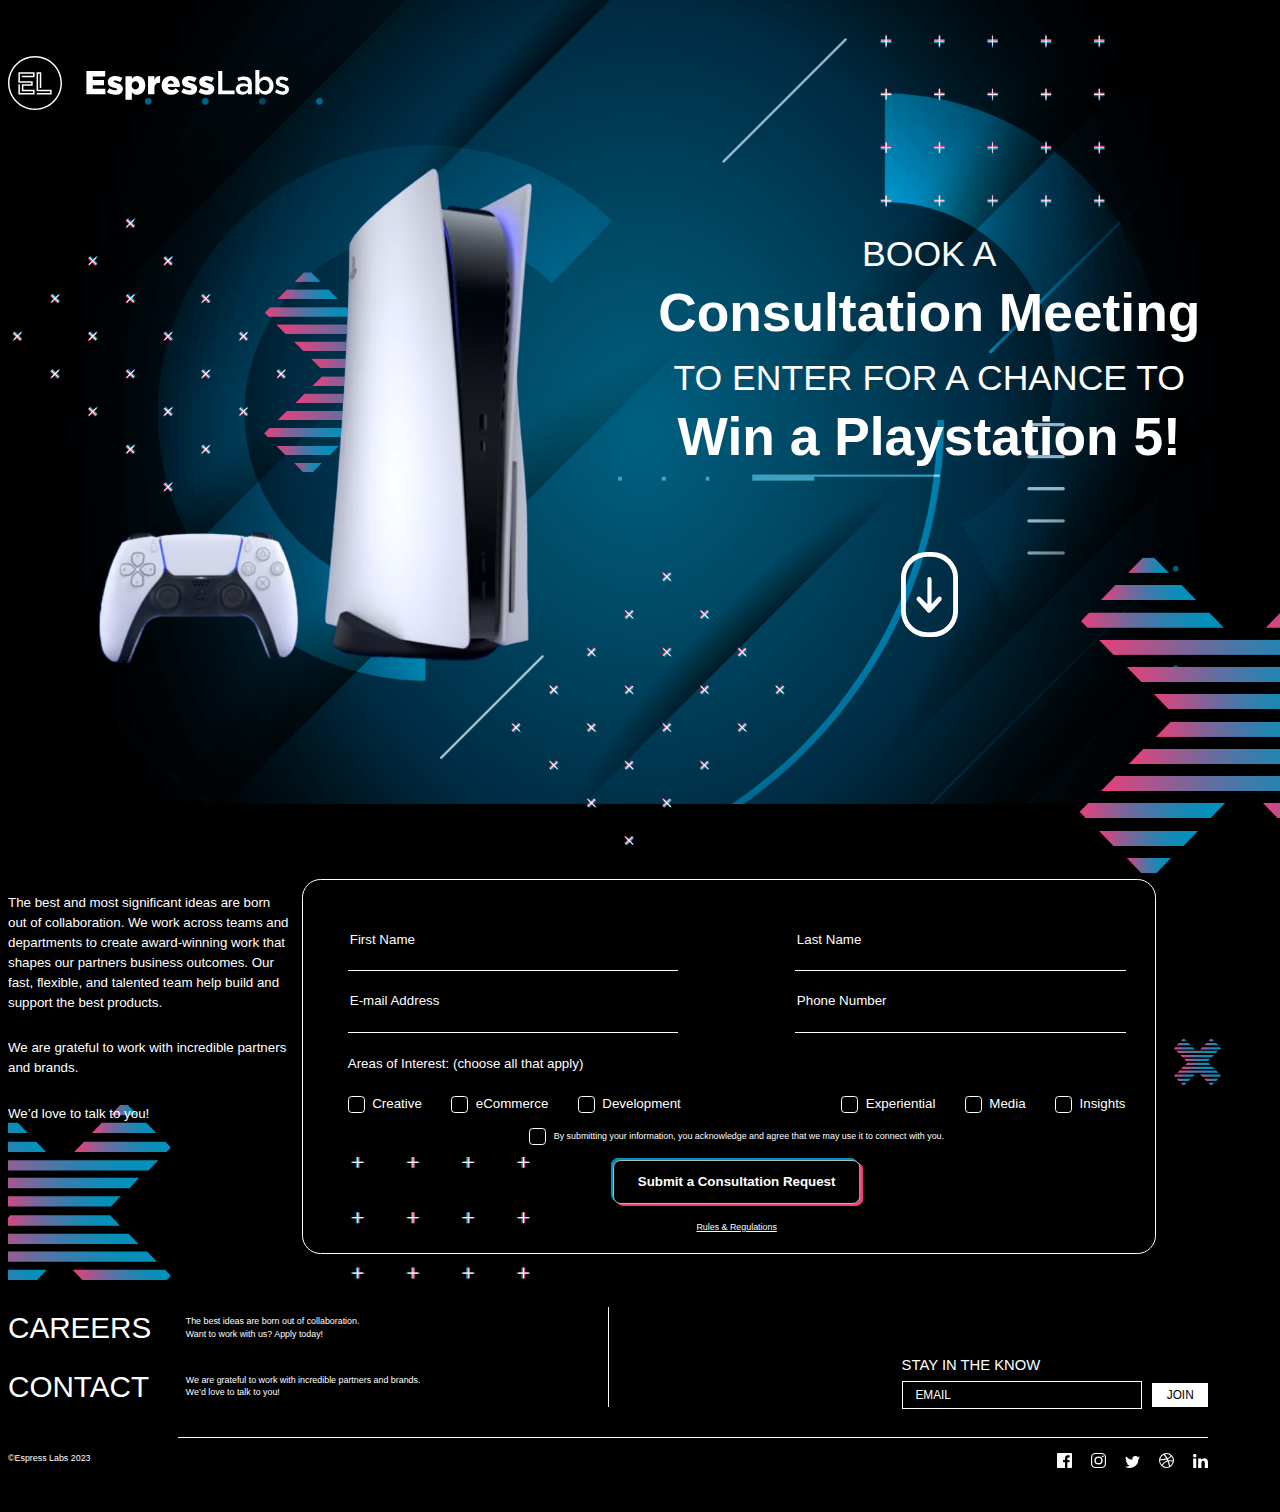
==== commit e015bbbc: "fix" ====
--- a/docs/index.html
+++ b/docs/index.html
@@ -31,13 +31,12 @@
 			<div class="main-screen__col main-screen__col-content">
 
 				
-				<h1 class="h1">
-					<span class="xs">BOOK A</span>
-					<span class="xl">Consultation Meeting</span>
-					<span class="xs">TO ENTER FOR A CHANCE TO</span>
-					<span class="xl">Win a Playstation 5!</span>
-
-				</h1>
+				<div class="h1">
+					<div class="xs">BOOK A</div>
+					<div class="xl">Consultation Meeting</div>
+					<div class="xs">TO ENTER FOR A CHANCE TO</div>
+					<div class="xl">Win a Playstation 5!</div>
+				</div>
 
 				<svg id="scroll-down" xmlns="http://www.w3.org/2000/svg" width="77" height="115" viewBox="0 0 77 115" class="scroll-down">
 					<path id="Контур_1" data-name="Контур 1" d="M35.06,115h6.88A35.045,35.045,0,0,0,77,80.092V34.908A35.045,35.045,0,0,0,41.94,0H35.06A35.045,35.045,0,0,0,0,34.908V80.092A35.045,35.045,0,0,0,35.06,115ZM6.615,34.908A28.425,28.425,0,0,1,35.06,6.586h6.88A28.425,28.425,0,0,1,70.385,34.908V80.092A28.425,28.425,0,0,1,41.94,108.414H35.06A28.425,28.425,0,0,1,6.615,80.092Z" fill="#fff" fill-rule="evenodd"/>
--- a/docs/css/style.min.css
+++ b/docs/css/style.min.css
@@ -1 +1 @@
-body{background:#000;background-image:url("../img/main-bg.png");background-size:100vw;background-repeat:no-repeat;font-family:"Gotham",sans-serif;color:#fff}.h1{font-weight:700;margin-bottom:5.787vw;margin-top:2.5vw;line-height:1.2}.h1 .xl{font-size:4.167vw;display:block}.h1 .xs{font-weight:300;display:block;font-size:2.778vw}.header{padding-top:3.762vw}.header .container-fluid{width:89.352vw;padding-left:0;padding-right:0}.logo img{width:21.991vw}.main-screen__row{display:-webkit-box;display:-ms-flexbox;display:flex;-webkit-box-align:center;-ms-flex-align:center;align-items:center;-webkit-box-pack:justify;-ms-flex-pack:justify;justify-content:space-between;padding-top:4vw}.ps-img{width:34vw;margin-left:7vw}.main-screen .container-fluid{width:97vw}.main-screen__col-content{width:50.058vw;text-align:center}.scroll-down{width:4.456vw}.animated-arrow-down{-webkit-animation-duration:2.5s;animation-duration:2.5s;-webkit-animation-name:animated-arrow-down;animation-name:animated-arrow-down;-webkit-animation-iteration-count:infinite;animation-iteration-count:infinite;color:#fff}@-webkit-keyframes animated-arrow-down{0%{-webkit-transform:translateY(-20%);transform:translateY(-20%);opacity:0}50%{opacity:1}75%{opacity:0}100%{-webkit-transform:translateY(20%);transform:translateY(20%);opacity:0}}@keyframes animated-arrow-down{0%{-webkit-transform:translateY(-20%);transform:translateY(-20%);opacity:0}50%{opacity:1}75%{opacity:0}100%{-webkit-transform:translateY(20%);transform:translateY(20%);opacity:0}}.form-section{padding-top:15.5vw;padding-bottom:2.025vw}.form-section .container-fluid{width:89.699vw;max-width:89.699vw}.form-section__row{display:-webkit-box;display:-ms-flexbox;display:flex;-webkit-box-pack:justify;-ms-flex-pack:justify;justify-content:space-between}.form-section__col--text{width:21.991vw;font-size:1.042vw}.form-section__col--text p{line-height:1.5;margin-bottom:2vw}.form-wrapper{width:60.764vw;padding:2.315vw 2.315vw 1.5vw 3.472vw;border:1px solid #fff;border-radius:1.447vw}.form-row{display:-webkit-box;display:-ms-flexbox;display:flex;-webkit-box-pack:justify;-ms-flex-pack:justify;justify-content:space-between}.input{width:25.521vw;padding-bottom:1.736vw;padding-top:1.736vw;background:rgba(0,0,0,0);border:none;border-bottom:1px solid #fff;outline:none;color:#fff;font-family:"Gotham",sans-serif;display:block;line-height:1.2}.input::-webkit-input-placeholder{font-weight:500;color:#fff;font-family:"Gotham",sans-serif}.input::-moz-placeholder{font-weight:500;color:#fff;font-family:"Gotham",sans-serif}.input:-ms-input-placeholder{font-weight:500;color:#fff;font-family:"Gotham",sans-serif}.input::-ms-input-placeholder{font-weight:500;color:#fff;font-family:"Gotham",sans-serif}.input::placeholder{font-weight:500;color:#fff;font-family:"Gotham",sans-serif}.input::-webkit-input-placeholder{color:#fff;font-family:"Gotham",sans-serif}.input::-moz-placeholder{color:#fff}.form-title{font-size:1.042vw;font-weight:500;padding-top:1.736vw;padding-bottom:1.736vw}.checkbox-list{display:-webkit-box;display:-ms-flexbox;display:flex}.checkbox-list{display:-webkit-box;display:-ms-flexbox;display:flex;-webkit-box-pack:justify;-ms-flex-pack:justify;justify-content:space-between}.checkbox-col{display:-webkit-box;display:-ms-flexbox;display:flex}.checkbox-wrapper{margin-left:2.3vw;display:-webkit-box;display:-ms-flexbox;display:flex;-webkit-box-align:center;-ms-flex-align:center;align-items:center}.checkbox-wrapper:first-child{margin-left:0}.label{width:1.157vw;height:1.157vw;border:1px solid #fff;margin-bottom:0;border-radius:.289vw;cursor:pointer;margin-right:.6vw}.checkbox{display:none}.text-label{cursor:pointer;margin-bottom:0;font-size:1.042vw}.checkbox:checked+.label{background-image:url("../img/check.svg");background-size:70%;background-position:center;background-repeat:no-repeat}.checkbox-wrapper--xs{margin-left:auto;margin-right:auto;display:-webkit-box;display:-ms-flexbox;display:flex;-webkit-box-pack:center;-ms-flex-pack:center;justify-content:center;margin-top:1.2vw;margin-bottom:.5vw}.checkbox-wrapper--xs .text-label{font-size:.694vw}.button{width:19.676vw;height:3.8vw;display:-webkit-box;display:-ms-flexbox;display:flex;-webkit-box-pack:center;-ms-flex-pack:center;justify-content:center;-webkit-box-align:center;-ms-flex-align:center;align-items:center;background:url("../img/button.svg");background-size:100%;background-repeat:no-repeat;margin-left:auto;margin-right:auto;margin-top:1vw;font-size:1.042vw;font-weight:700;color:#fff;text-decoration:none}.button:hover{color:#fff}.rules{font-size:.694vw;text-decoration:underline;margin-left:auto;margin-right:auto;display:block;text-align:center;margin-top:1.157vw;color:#fff;text-decoration:underline;line-height:1.5}.rules:hover{color:#fff}.form-section{background:url("../img/x.svg");background-repeat:no-repeat;background-position:bottom -2.894vw left -4.63vw;background-size:17.361vw;position:relative;overflow:hidden}.x2{position:absolute;bottom:0;left:26.794vw;width:14.005vw;-webkit-transform:translateY(47%);-ms-transform:translateY(47%);transform:translateY(47%)}.x3{position:absolute;top:28vw;right:4vw;width:3.646vw}.footer{padding-top:2.083vw;padding-bottom:2.315vw}.footer .container-fluid{width:93.75vw;max-width:93.75vw}.footer__content{margin-bottom:2.315vw;display:-webkit-box;display:-ms-flexbox;display:flex}.footer-col{width:50%;border-right:1px solid #fff}.footer-col:last-child{border-right:none}.footer-row{display:-webkit-box;display:-ms-flexbox;display:flex;-webkit-box-align:center;-ms-flex-align:center;align-items:center;margin-bottom:1.331vw}.footer-row:last-child{margin-bottom:0}.footer-title{text-transform:uppercase;min-width:13.889vw;font-size:2.315vw}.footer-text{font-size:.694vw}.footer-col--form{display:-webkit-box;display:-ms-flexbox;display:flex;-webkit-box-align:end;-ms-flex-align:end;align-items:flex-end;-webkit-box-pack:end;-ms-flex-pack:end;justify-content:flex-end}.footer-form-title{text-transform:uppercase;font-size:1.157vw;margin-bottom:.579vw}.footer-form{display:-webkit-box;display:-ms-flexbox;display:flex;-webkit-box-align:center;-ms-flex-align:center;align-items:center;height:1.852vw}.footer-input{height:100%;width:17.477vw;background:rgba(0,0,0,0);border:1px solid #fff;margin-right:.81vw;color:#fff;padding-left:1vw;font-size:.926vw}.footer-input::-webkit-input-placeholder{color:#fff;font-size:.926vw}.footer-input::-moz-placeholder{color:#fff;font-size:.926vw}.footer-input:-ms-input-placeholder{color:#fff;font-size:.926vw}.footer-input::-ms-input-placeholder{color:#fff;font-size:.926vw}.footer-input::placeholder{color:#fff;font-size:.926vw}.footer-submit{height:100%;width:4.34vw;background:#fff;color:#000;border:none;text-transform:uppercase;font-size:.926vw}.line-wrapper{display:-webkit-box;display:-ms-flexbox;display:flex;-webkit-box-pack:end;-ms-flex-pack:end;justify-content:flex-end}.line{width:80.44vw;height:1px;background:#fff;margin-bottom:1.1vw}.copy{font-size:.694vw}.footer__bottom{display:-webkit-box;display:-ms-flexbox;display:flex;-webkit-box-pack:justify;-ms-flex-pack:justify;justify-content:space-between}.footer-social a{text-decoration:none;margin-left:1.157vw}.footer-social a img{width:1.157vw}@media only screen and (max-width: 800px){body{background-image:url("../img/mobile-bg.png");background-size:293.846vw;background-position:top center}.logo img{width:66.667vw}.header{padding-top:5.128vw}.main-screen__row{-webkit-box-orient:vertical;-webkit-box-direction:normal;-ms-flex-direction:column;flex-direction:column}.ps-img{margin-left:0;width:55.641vw}.main-screen__row{padding-top:9.41vw}.main-screen__col-content{width:98vw}.h1{margin-top:5.128vw;line-height:1.6}.h1 div{font-size:8.718vw}.h1 span{font-size:6.154vw}.scroll-down{width:10.128vw}.form-section{padding-top:42vw;background-image:none}.form-section .container-fluid{width:98vw;max-width:98vw}.form-section__row{-webkit-box-orient:vertical;-webkit-box-direction:normal;-ms-flex-direction:column;flex-direction:column}.form-section__col--text{width:100%;font-size:3.59vw}.form-section__col--text p{margin-bottom:5vw}.form-wrapper{width:100%;border-radius:6.41vw;padding:15.385vw 7.692vw;margin-top:10vw}.input{width:100%;font-size:3.59vw;padding-bottom:4.615vw;padding-top:4.615vw}.form-row{-webkit-box-orient:vertical;-webkit-box-direction:normal;-ms-flex-direction:column;flex-direction:column}.form-title{font-size:3.59vw;padding-bottom:10vw}.checkbox-col{-webkit-box-orient:vertical;-webkit-box-direction:normal;-ms-flex-direction:column;flex-direction:column}.checkbox-wrapper{margin-left:0;margin-bottom:4vw}.text-label{font-size:3.59vw}.label{width:5.128vw;min-width:5.128vw;height:5.128vw;border-radius:.769vw;margin-right:3vw}.checkbox-wrapper--xs .text-label{font-size:2.564vw}.button{width:68.462vw;height:13vw;margin-top:5vw;font-size:3.59vw}.rules{margin-top:5vw;font-size:2.564vw}.x3{width:14.615vw;top:108vw;right:10vw}.x2{position:absolute;bottom:-8vw;left:61vw;width:26vw}.form-section{padding-bottom:4vw}.footer{padding-top:2.431vw;padding-bottom:2.431vw}.footer .container-fluid{width:79.487vw}.footer__content{-webkit-box-orient:vertical;-webkit-box-direction:normal;-ms-flex-direction:column;flex-direction:column}.footer-col{border-right:none}.footer-col--form{-webkit-box-pack:center;-ms-flex-pack:center;justify-content:center}.footer-col{width:100%;border:none}.footer-row{-webkit-box-orient:vertical;-webkit-box-direction:normal;-ms-flex-direction:column;flex-direction:column;text-align:center}.line{width:100%}.footer__bottom{-webkit-box-orient:vertical;-webkit-box-direction:reverse;-ms-flex-direction:column-reverse;flex-direction:column-reverse;-webkit-box-align:center;-ms-flex-align:center;align-items:center}.footer-title{font-size:10.256vw}.footer-text{font-size:3.077vw;width:80vw;margin-left:auto;margin-right:auto}.footer-row{margin-bottom:4.615vw}.footer-row br{display:none}.footer-form-wrapper{width:100%;margin-top:12.308vw}.footer-form-title{text-align:center;font-size:5.128vw}.footer-form{height:8.205vw;-webkit-box-pack:justify;-ms-flex-pack:justify;justify-content:space-between;margin-bottom:10.513vw}.footer-input{width:58.974vw;font-size:4.103vw}.footer-input::-webkit-input-placeholder{font-size:4.103vw}.footer-input::-moz-placeholder{font-size:4.103vw}.footer-input:-ms-input-placeholder{font-size:4.103vw}.footer-input::-ms-input-placeholder{font-size:4.103vw}.footer-input::placeholder{font-size:4.103vw}.footer-submit{width:16.667vw;font-size:4.103vw}.line{margin-bottom:4.872vw}.footer-social a{margin-left:2.564vw;margin-right:2.564vw}.footer-social a img{width:5.128vw}.copy{font-size:3.077vw;padding-bottom:5vw;padding-top:6.667vw}}+body{background:#000;background-image:url("../img/main-bg.png");background-size:100vw;background-repeat:no-repeat;font-family:"Gotham",sans-serif;color:#fff;line-height:1.4}.h1{font-weight:700;margin-bottom:5.787vw;margin-top:2.5vw}.h1 .xl{font-size:4.167vw;display:block;line-height:4.167vw}.h1 .xs{font-weight:300;display:block;font-size:2.778vw;line-height:5vw;margin-top:.5vw}.header{padding-top:3.762vw}.header .container-fluid{width:89.352vw;padding-left:0;padding-right:0}.logo img{width:21.991vw}.main-screen__row{display:-webkit-box;display:-ms-flexbox;display:flex;-webkit-box-align:center;-ms-flex-align:center;align-items:center;-webkit-box-pack:justify;-ms-flex-pack:justify;justify-content:space-between;padding-top:4vw}.ps-img{width:34vw;margin-left:7vw}.main-screen .container-fluid{width:97vw}.main-screen__col-content{width:50.058vw;text-align:center}.scroll-down{width:4.456vw}.animated-arrow-down{-webkit-animation-duration:2.5s;animation-duration:2.5s;-webkit-animation-name:animated-arrow-down;animation-name:animated-arrow-down;-webkit-animation-iteration-count:infinite;animation-iteration-count:infinite;color:#fff}@-webkit-keyframes animated-arrow-down{0%{-webkit-transform:translateY(-20%);transform:translateY(-20%);opacity:0}50%{opacity:1}75%{opacity:0}100%{-webkit-transform:translateY(20%);transform:translateY(20%);opacity:0}}@keyframes animated-arrow-down{0%{-webkit-transform:translateY(-20%);transform:translateY(-20%);opacity:0}50%{opacity:1}75%{opacity:0}100%{-webkit-transform:translateY(20%);transform:translateY(20%);opacity:0}}.form-section{padding-top:15.5vw;padding-bottom:2.025vw}.form-section .container-fluid{width:89.699vw;max-width:89.699vw}.form-section__row{display:-webkit-box;display:-ms-flexbox;display:flex;-webkit-box-pack:justify;-ms-flex-pack:justify;justify-content:space-between}.form-section__col--text{width:21.991vw;font-size:1.042vw}.form-section__col--text p{line-height:1.5;margin-bottom:2vw}.form-wrapper{width:60.764vw;padding:2.315vw 2.315vw 1.5vw 3.472vw;border:1px solid #fff;border-radius:1.447vw}.form-row{display:-webkit-box;display:-ms-flexbox;display:flex;-webkit-box-pack:justify;-ms-flex-pack:justify;justify-content:space-between}.input{width:25.521vw;padding-bottom:1.736vw;padding-top:1.736vw;background:rgba(0,0,0,0);border:none;border-bottom:1px solid #fff;outline:none;color:#fff;font-family:"Gotham",sans-serif;display:block;line-height:1.2}.input::-webkit-input-placeholder{font-weight:500;color:#fff;font-family:"Gotham",sans-serif}.input::-moz-placeholder{font-weight:500;color:#fff;font-family:"Gotham",sans-serif}.input:-ms-input-placeholder{font-weight:500;color:#fff;font-family:"Gotham",sans-serif}.input::-ms-input-placeholder{font-weight:500;color:#fff;font-family:"Gotham",sans-serif}.input::placeholder{font-weight:500;color:#fff;font-family:"Gotham",sans-serif}.input::-webkit-input-placeholder{color:#fff;font-family:"Gotham",sans-serif}.input::-moz-placeholder{color:#fff}.form-title{font-size:1.042vw;font-weight:500;padding-top:1.736vw;padding-bottom:1.736vw}.checkbox-list{display:-webkit-box;display:-ms-flexbox;display:flex}.checkbox-list{display:-webkit-box;display:-ms-flexbox;display:flex;-webkit-box-pack:justify;-ms-flex-pack:justify;justify-content:space-between}.checkbox-col{display:-webkit-box;display:-ms-flexbox;display:flex}.checkbox-wrapper{margin-left:2.3vw;display:-webkit-box;display:-ms-flexbox;display:flex;-webkit-box-align:center;-ms-flex-align:center;align-items:center}.checkbox-wrapper:first-child{margin-left:0}.label{width:1.157vw;height:1.157vw;border:1px solid #fff;margin-bottom:0;border-radius:.289vw;cursor:pointer;margin-right:.6vw}.checkbox{display:none}.text-label{cursor:pointer;margin-bottom:0;font-size:1.042vw;line-height:1.2}.checkbox:checked+.label{background-image:url("../img/check.svg");background-size:70%;background-position:center;background-repeat:no-repeat}.checkbox-wrapper--xs{margin-left:auto;margin-right:auto;display:-webkit-box;display:-ms-flexbox;display:flex;-webkit-box-pack:center;-ms-flex-pack:center;justify-content:center;margin-top:1.2vw;margin-bottom:.5vw}.checkbox-wrapper--xs .text-label{font-size:.694vw}.button{width:19.676vw;height:3.8vw;display:-webkit-box;display:-ms-flexbox;display:flex;-webkit-box-pack:center;-ms-flex-pack:center;justify-content:center;-webkit-box-align:center;-ms-flex-align:center;align-items:center;background:url("../img/button.svg");background-size:100%;background-repeat:no-repeat;margin-left:auto;margin-right:auto;margin-top:1vw;font-size:1.042vw;font-weight:700;color:#fff;text-decoration:none}.button:hover{color:#fff}.rules{font-size:.694vw;text-decoration:underline;margin-left:auto;margin-right:auto;display:block;text-align:center;margin-top:1.157vw;color:#fff;text-decoration:underline;line-height:1.5}.rules:hover{color:#fff}.form-section{background:url("../img/x.svg");background-repeat:no-repeat;background-position:bottom -2.894vw left -4.63vw;background-size:17.361vw;position:relative;overflow:hidden}.x2{position:absolute;bottom:0;left:26.794vw;width:14.005vw;-webkit-transform:translateY(47%);-ms-transform:translateY(47%);transform:translateY(47%)}.x3{position:absolute;top:28vw;right:4vw;width:3.646vw}.footer{padding-top:2.083vw;padding-bottom:2.315vw}.footer .container-fluid{width:93.75vw;max-width:93.75vw}.footer__content{margin-bottom:2.315vw;display:-webkit-box;display:-ms-flexbox;display:flex}.footer-col{width:50%;border-right:1px solid #fff}.footer-col:last-child{border-right:none}.footer-row{display:-webkit-box;display:-ms-flexbox;display:flex;-webkit-box-align:center;-ms-flex-align:center;align-items:center;margin-bottom:1.331vw}.footer-row:last-child{margin-bottom:0}.footer-title{text-transform:uppercase;min-width:13.889vw;font-size:2.315vw}.footer-text{font-size:.694vw}.footer-col--form{display:-webkit-box;display:-ms-flexbox;display:flex;-webkit-box-align:end;-ms-flex-align:end;align-items:flex-end;-webkit-box-pack:end;-ms-flex-pack:end;justify-content:flex-end}.footer-form-title{text-transform:uppercase;font-size:1.157vw;margin-bottom:.579vw}.footer-form{display:-webkit-box;display:-ms-flexbox;display:flex;-webkit-box-align:center;-ms-flex-align:center;align-items:center;height:1.852vw}.footer-input{height:100%;width:17.477vw;background:rgba(0,0,0,0);border:1px solid #fff;margin-right:.81vw;color:#fff;padding-left:1vw;font-size:.926vw}.footer-input::-webkit-input-placeholder{color:#fff;font-size:.926vw}.footer-input::-moz-placeholder{color:#fff;font-size:.926vw}.footer-input:-ms-input-placeholder{color:#fff;font-size:.926vw}.footer-input::-ms-input-placeholder{color:#fff;font-size:.926vw}.footer-input::placeholder{color:#fff;font-size:.926vw}.footer-submit{height:100%;width:4.34vw;background:#fff;color:#000;border:none;text-transform:uppercase;font-size:.926vw}.line-wrapper{display:-webkit-box;display:-ms-flexbox;display:flex;-webkit-box-pack:end;-ms-flex-pack:end;justify-content:flex-end}.line{width:80.44vw;height:1px;background:#fff;margin-bottom:1.1vw}.copy{font-size:.694vw}.footer__bottom{display:-webkit-box;display:-ms-flexbox;display:flex;-webkit-box-pack:justify;-ms-flex-pack:justify;justify-content:space-between}.footer-social a{text-decoration:none;margin-left:1.157vw}.footer-social a img{width:1.157vw}@media only screen and (max-width: 800px){body{background-image:url("../img/mobile-bg.png");background-size:293.846vw;background-position:top center}.logo img{width:66.667vw}.header{padding-top:5.128vw}.main-screen__row{-webkit-box-orient:vertical;-webkit-box-direction:normal;-ms-flex-direction:column;flex-direction:column}.ps-img{margin-left:0;width:55.641vw}.main-screen__row{padding-top:9.41vw}.main-screen__col-content{width:98vw}.h1{margin-top:5.128vw}.h1 .xl{font-size:8.718vw;line-height:10vw}.h1 .xs{font-size:6.154vw;line-height:10vw}.scroll-down{width:10.128vw}.form-section{padding-top:42vw;background-image:none}.form-section .container-fluid{width:98vw;max-width:98vw}.form-section__row{-webkit-box-orient:vertical;-webkit-box-direction:normal;-ms-flex-direction:column;flex-direction:column}.form-section__col--text{width:100%;font-size:3.59vw}.form-section__col--text p{margin-bottom:5vw}.form-wrapper{width:100%;border-radius:6.41vw;padding:15.385vw 7.692vw;margin-top:10vw}.input{width:100%;font-size:3.59vw;padding-bottom:4.615vw;padding-top:4.615vw}.form-row{-webkit-box-orient:vertical;-webkit-box-direction:normal;-ms-flex-direction:column;flex-direction:column}.form-title{font-size:3.59vw;padding-bottom:10vw;padding-top:10vw}.checkbox-col{-webkit-box-orient:vertical;-webkit-box-direction:normal;-ms-flex-direction:column;flex-direction:column}.checkbox-wrapper{margin-left:0;margin-bottom:4vw}.text-label{font-size:3.59vw}.label{width:5.128vw;min-width:5.128vw;height:5.128vw;border-radius:.769vw;margin-right:3vw}.checkbox-wrapper--xs .text-label{font-size:2.564vw}.button{width:68.462vw;height:13vw;margin-top:5vw;font-size:3.59vw}.rules{margin-top:5vw;font-size:2.564vw}.x3{width:14.615vw;top:108vw;right:10vw}.x2{position:absolute;bottom:-8vw;left:61vw;width:26vw}.form-section{padding-bottom:4vw}.footer{padding-top:2.431vw;padding-bottom:2.431vw}.footer .container-fluid{width:79.487vw}.footer__content{-webkit-box-orient:vertical;-webkit-box-direction:normal;-ms-flex-direction:column;flex-direction:column}.footer-col{border-right:none}.footer-col--form{-webkit-box-pack:center;-ms-flex-pack:center;justify-content:center}.footer-col{width:100%;border:none}.footer-row{-webkit-box-orient:vertical;-webkit-box-direction:normal;-ms-flex-direction:column;flex-direction:column;text-align:center}.line{width:100%}.footer__bottom{-webkit-box-orient:vertical;-webkit-box-direction:reverse;-ms-flex-direction:column-reverse;flex-direction:column-reverse;-webkit-box-align:center;-ms-flex-align:center;align-items:center}.footer-title{font-size:10.256vw}.footer-text{font-size:3.077vw;width:80vw;margin-left:auto;margin-right:auto}.footer-row{margin-bottom:4.615vw}.footer-row br{display:none}.footer-form-wrapper{width:100%;margin-top:12.308vw}.footer-form-title{text-align:center;font-size:5.128vw}.footer-form{height:8.205vw;-webkit-box-pack:justify;-ms-flex-pack:justify;justify-content:space-between;margin-bottom:10.513vw}.footer-input{width:58.974vw;font-size:4.103vw}.footer-input::-webkit-input-placeholder{font-size:4.103vw}.footer-input::-moz-placeholder{font-size:4.103vw}.footer-input:-ms-input-placeholder{font-size:4.103vw}.footer-input::-ms-input-placeholder{font-size:4.103vw}.footer-input::placeholder{font-size:4.103vw}.footer-submit{width:16.667vw;font-size:4.103vw}.line{margin-bottom:4.872vw}.footer-social a{margin-left:2.564vw;margin-right:2.564vw}.footer-social a img{width:5.128vw}.copy{font-size:3.077vw;padding-bottom:5vw;padding-top:6.667vw}}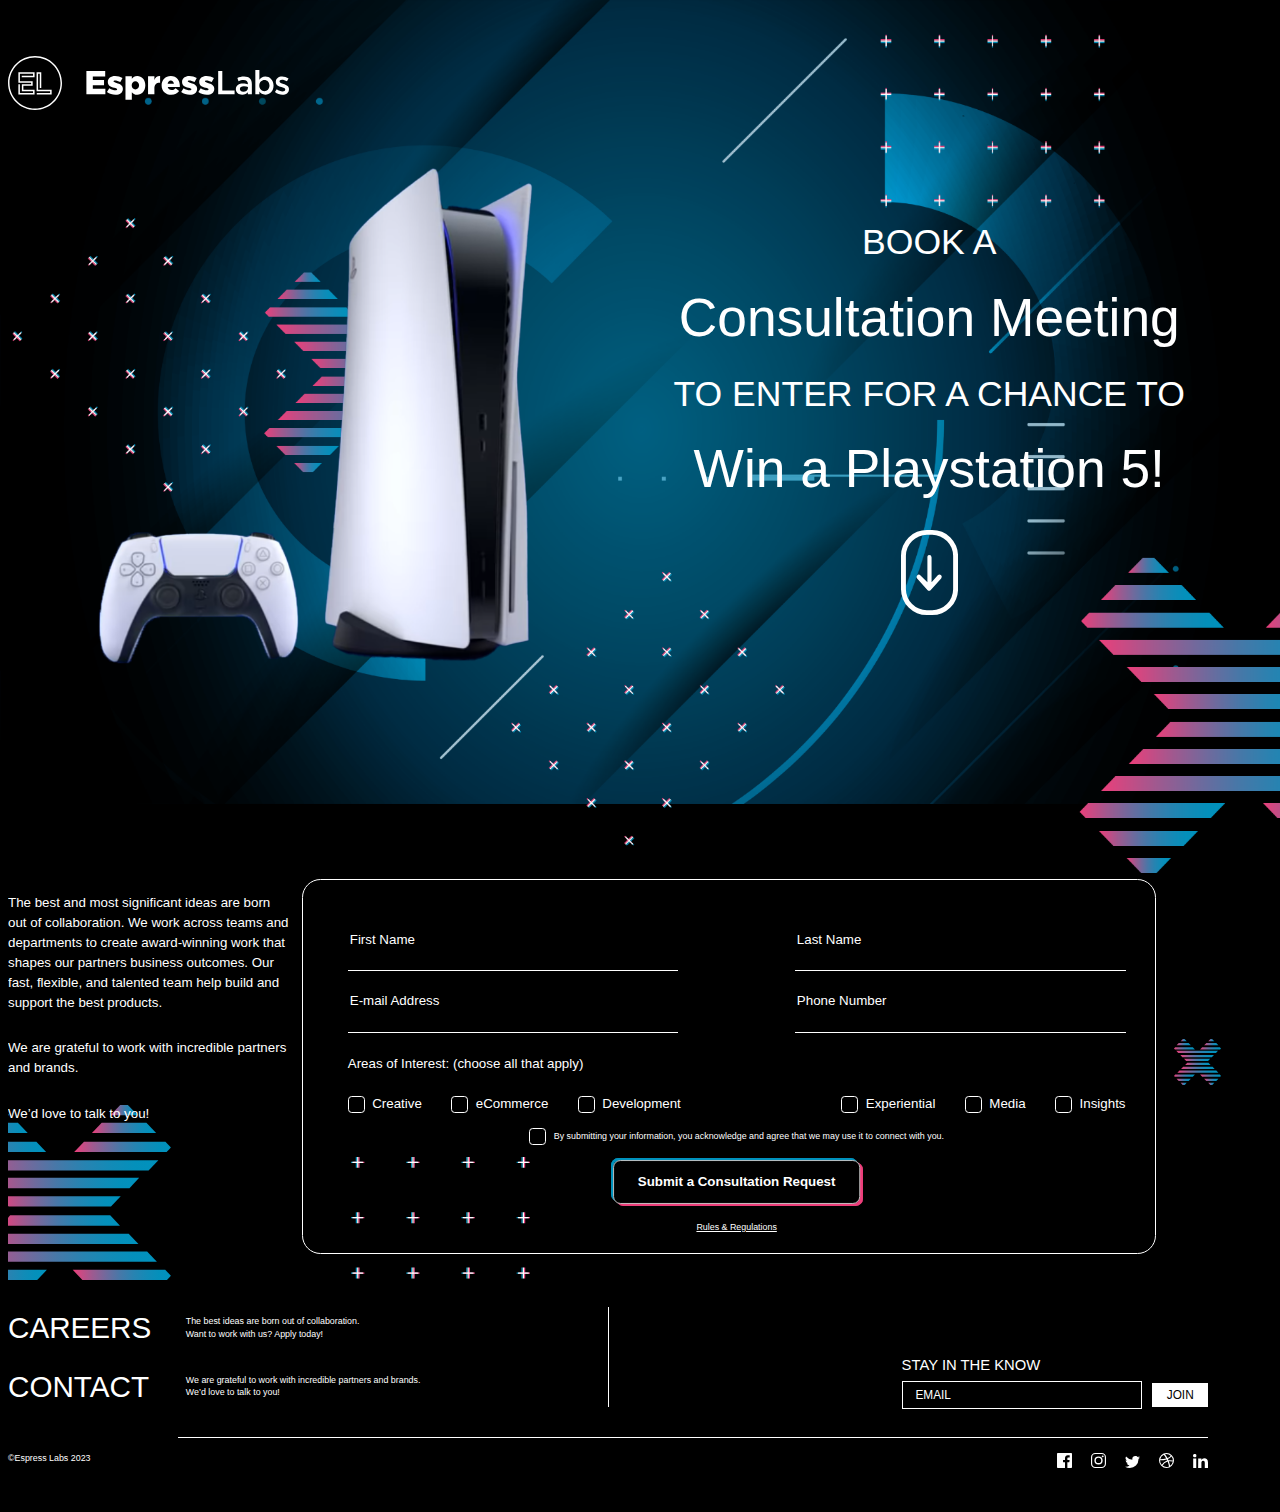
==== commit 2a174473: "fix" ====
--- a/docs/index.html
+++ b/docs/index.html
@@ -32,10 +32,11 @@
 
 				
 				<div class="h1">
-					<div class="xs">BOOK A</div>
-					<div class="xl">Consultation Meeting</div>
-					<div class="xs">TO ENTER FOR A CHANCE TO</div>
-					<div class="xl">Win a Playstation 5!</div>
+<span class="xs">BOOK A</span> 
+					<span class="xl">Consultation Meeting</span>
+					<span class="xs">TO ENTER FOR A CHANCE TO</span>
+					<span class="xl">Win a Playstation 5!</span>
+
 				</div>
 
 				<svg id="scroll-down" xmlns="http://www.w3.org/2000/svg" width="77" height="115" viewBox="0 0 77 115" class="scroll-down">
@@ -72,9 +73,11 @@
 			</div>
 			<div class="form-section__col">
 				<div class="form-wrapper">
+					
 					<form action="">
 
 						<div class="form-row">
+					
 							<input type="text" placeholder="First Name" class="input">
 							<input type="text" placeholder="Last Name" class="input">
 						</div>
--- a/docs/css/style.min.css
+++ b/docs/css/style.min.css
@@ -1 +1 @@
-body{background:#000;background-image:url("../img/main-bg.png");background-size:100vw;background-repeat:no-repeat;font-family:"Gotham",sans-serif;color:#fff;line-height:1.4}.h1{font-weight:700;margin-bottom:5.787vw;margin-top:2.5vw}.h1 .xl{font-size:4.167vw;display:block;line-height:4.167vw}.h1 .xs{font-weight:300;display:block;font-size:2.778vw;line-height:5vw;margin-top:.5vw}.header{padding-top:3.762vw}.header .container-fluid{width:89.352vw;padding-left:0;padding-right:0}.logo img{width:21.991vw}.main-screen__row{display:-webkit-box;display:-ms-flexbox;display:flex;-webkit-box-align:center;-ms-flex-align:center;align-items:center;-webkit-box-pack:justify;-ms-flex-pack:justify;justify-content:space-between;padding-top:4vw}.ps-img{width:34vw;margin-left:7vw}.main-screen .container-fluid{width:97vw}.main-screen__col-content{width:50.058vw;text-align:center}.scroll-down{width:4.456vw}.animated-arrow-down{-webkit-animation-duration:2.5s;animation-duration:2.5s;-webkit-animation-name:animated-arrow-down;animation-name:animated-arrow-down;-webkit-animation-iteration-count:infinite;animation-iteration-count:infinite;color:#fff}@-webkit-keyframes animated-arrow-down{0%{-webkit-transform:translateY(-20%);transform:translateY(-20%);opacity:0}50%{opacity:1}75%{opacity:0}100%{-webkit-transform:translateY(20%);transform:translateY(20%);opacity:0}}@keyframes animated-arrow-down{0%{-webkit-transform:translateY(-20%);transform:translateY(-20%);opacity:0}50%{opacity:1}75%{opacity:0}100%{-webkit-transform:translateY(20%);transform:translateY(20%);opacity:0}}.form-section{padding-top:15.5vw;padding-bottom:2.025vw}.form-section .container-fluid{width:89.699vw;max-width:89.699vw}.form-section__row{display:-webkit-box;display:-ms-flexbox;display:flex;-webkit-box-pack:justify;-ms-flex-pack:justify;justify-content:space-between}.form-section__col--text{width:21.991vw;font-size:1.042vw}.form-section__col--text p{line-height:1.5;margin-bottom:2vw}.form-wrapper{width:60.764vw;padding:2.315vw 2.315vw 1.5vw 3.472vw;border:1px solid #fff;border-radius:1.447vw}.form-row{display:-webkit-box;display:-ms-flexbox;display:flex;-webkit-box-pack:justify;-ms-flex-pack:justify;justify-content:space-between}.input{width:25.521vw;padding-bottom:1.736vw;padding-top:1.736vw;background:rgba(0,0,0,0);border:none;border-bottom:1px solid #fff;outline:none;color:#fff;font-family:"Gotham",sans-serif;display:block;line-height:1.2}.input::-webkit-input-placeholder{font-weight:500;color:#fff;font-family:"Gotham",sans-serif}.input::-moz-placeholder{font-weight:500;color:#fff;font-family:"Gotham",sans-serif}.input:-ms-input-placeholder{font-weight:500;color:#fff;font-family:"Gotham",sans-serif}.input::-ms-input-placeholder{font-weight:500;color:#fff;font-family:"Gotham",sans-serif}.input::placeholder{font-weight:500;color:#fff;font-family:"Gotham",sans-serif}.input::-webkit-input-placeholder{color:#fff;font-family:"Gotham",sans-serif}.input::-moz-placeholder{color:#fff}.form-title{font-size:1.042vw;font-weight:500;padding-top:1.736vw;padding-bottom:1.736vw}.checkbox-list{display:-webkit-box;display:-ms-flexbox;display:flex}.checkbox-list{display:-webkit-box;display:-ms-flexbox;display:flex;-webkit-box-pack:justify;-ms-flex-pack:justify;justify-content:space-between}.checkbox-col{display:-webkit-box;display:-ms-flexbox;display:flex}.checkbox-wrapper{margin-left:2.3vw;display:-webkit-box;display:-ms-flexbox;display:flex;-webkit-box-align:center;-ms-flex-align:center;align-items:center}.checkbox-wrapper:first-child{margin-left:0}.label{width:1.157vw;height:1.157vw;border:1px solid #fff;margin-bottom:0;border-radius:.289vw;cursor:pointer;margin-right:.6vw}.checkbox{display:none}.text-label{cursor:pointer;margin-bottom:0;font-size:1.042vw;line-height:1.2}.checkbox:checked+.label{background-image:url("../img/check.svg");background-size:70%;background-position:center;background-repeat:no-repeat}.checkbox-wrapper--xs{margin-left:auto;margin-right:auto;display:-webkit-box;display:-ms-flexbox;display:flex;-webkit-box-pack:center;-ms-flex-pack:center;justify-content:center;margin-top:1.2vw;margin-bottom:.5vw}.checkbox-wrapper--xs .text-label{font-size:.694vw}.button{width:19.676vw;height:3.8vw;display:-webkit-box;display:-ms-flexbox;display:flex;-webkit-box-pack:center;-ms-flex-pack:center;justify-content:center;-webkit-box-align:center;-ms-flex-align:center;align-items:center;background:url("../img/button.svg");background-size:100%;background-repeat:no-repeat;margin-left:auto;margin-right:auto;margin-top:1vw;font-size:1.042vw;font-weight:700;color:#fff;text-decoration:none}.button:hover{color:#fff}.rules{font-size:.694vw;text-decoration:underline;margin-left:auto;margin-right:auto;display:block;text-align:center;margin-top:1.157vw;color:#fff;text-decoration:underline;line-height:1.5}.rules:hover{color:#fff}.form-section{background:url("../img/x.svg");background-repeat:no-repeat;background-position:bottom -2.894vw left -4.63vw;background-size:17.361vw;position:relative;overflow:hidden}.x2{position:absolute;bottom:0;left:26.794vw;width:14.005vw;-webkit-transform:translateY(47%);-ms-transform:translateY(47%);transform:translateY(47%)}.x3{position:absolute;top:28vw;right:4vw;width:3.646vw}.footer{padding-top:2.083vw;padding-bottom:2.315vw}.footer .container-fluid{width:93.75vw;max-width:93.75vw}.footer__content{margin-bottom:2.315vw;display:-webkit-box;display:-ms-flexbox;display:flex}.footer-col{width:50%;border-right:1px solid #fff}.footer-col:last-child{border-right:none}.footer-row{display:-webkit-box;display:-ms-flexbox;display:flex;-webkit-box-align:center;-ms-flex-align:center;align-items:center;margin-bottom:1.331vw}.footer-row:last-child{margin-bottom:0}.footer-title{text-transform:uppercase;min-width:13.889vw;font-size:2.315vw}.footer-text{font-size:.694vw}.footer-col--form{display:-webkit-box;display:-ms-flexbox;display:flex;-webkit-box-align:end;-ms-flex-align:end;align-items:flex-end;-webkit-box-pack:end;-ms-flex-pack:end;justify-content:flex-end}.footer-form-title{text-transform:uppercase;font-size:1.157vw;margin-bottom:.579vw}.footer-form{display:-webkit-box;display:-ms-flexbox;display:flex;-webkit-box-align:center;-ms-flex-align:center;align-items:center;height:1.852vw}.footer-input{height:100%;width:17.477vw;background:rgba(0,0,0,0);border:1px solid #fff;margin-right:.81vw;color:#fff;padding-left:1vw;font-size:.926vw}.footer-input::-webkit-input-placeholder{color:#fff;font-size:.926vw}.footer-input::-moz-placeholder{color:#fff;font-size:.926vw}.footer-input:-ms-input-placeholder{color:#fff;font-size:.926vw}.footer-input::-ms-input-placeholder{color:#fff;font-size:.926vw}.footer-input::placeholder{color:#fff;font-size:.926vw}.footer-submit{height:100%;width:4.34vw;background:#fff;color:#000;border:none;text-transform:uppercase;font-size:.926vw}.line-wrapper{display:-webkit-box;display:-ms-flexbox;display:flex;-webkit-box-pack:end;-ms-flex-pack:end;justify-content:flex-end}.line{width:80.44vw;height:1px;background:#fff;margin-bottom:1.1vw}.copy{font-size:.694vw}.footer__bottom{display:-webkit-box;display:-ms-flexbox;display:flex;-webkit-box-pack:justify;-ms-flex-pack:justify;justify-content:space-between}.footer-social a{text-decoration:none;margin-left:1.157vw}.footer-social a img{width:1.157vw}@media only screen and (max-width: 800px){body{background-image:url("../img/mobile-bg.png");background-size:293.846vw;background-position:top center}.logo img{width:66.667vw}.header{padding-top:5.128vw}.main-screen__row{-webkit-box-orient:vertical;-webkit-box-direction:normal;-ms-flex-direction:column;flex-direction:column}.ps-img{margin-left:0;width:55.641vw}.main-screen__row{padding-top:9.41vw}.main-screen__col-content{width:98vw}.h1{margin-top:5.128vw}.h1 .xl{font-size:8.718vw;line-height:10vw}.h1 .xs{font-size:6.154vw;line-height:10vw}.scroll-down{width:10.128vw}.form-section{padding-top:42vw;background-image:none}.form-section .container-fluid{width:98vw;max-width:98vw}.form-section__row{-webkit-box-orient:vertical;-webkit-box-direction:normal;-ms-flex-direction:column;flex-direction:column}.form-section__col--text{width:100%;font-size:3.59vw}.form-section__col--text p{margin-bottom:5vw}.form-wrapper{width:100%;border-radius:6.41vw;padding:15.385vw 7.692vw;margin-top:10vw}.input{width:100%;font-size:3.59vw;padding-bottom:4.615vw;padding-top:4.615vw}.form-row{-webkit-box-orient:vertical;-webkit-box-direction:normal;-ms-flex-direction:column;flex-direction:column}.form-title{font-size:3.59vw;padding-bottom:10vw;padding-top:10vw}.checkbox-col{-webkit-box-orient:vertical;-webkit-box-direction:normal;-ms-flex-direction:column;flex-direction:column}.checkbox-wrapper{margin-left:0;margin-bottom:4vw}.text-label{font-size:3.59vw}.label{width:5.128vw;min-width:5.128vw;height:5.128vw;border-radius:.769vw;margin-right:3vw}.checkbox-wrapper--xs .text-label{font-size:2.564vw}.button{width:68.462vw;height:13vw;margin-top:5vw;font-size:3.59vw}.rules{margin-top:5vw;font-size:2.564vw}.x3{width:14.615vw;top:108vw;right:10vw}.x2{position:absolute;bottom:-8vw;left:61vw;width:26vw}.form-section{padding-bottom:4vw}.footer{padding-top:2.431vw;padding-bottom:2.431vw}.footer .container-fluid{width:79.487vw}.footer__content{-webkit-box-orient:vertical;-webkit-box-direction:normal;-ms-flex-direction:column;flex-direction:column}.footer-col{border-right:none}.footer-col--form{-webkit-box-pack:center;-ms-flex-pack:center;justify-content:center}.footer-col{width:100%;border:none}.footer-row{-webkit-box-orient:vertical;-webkit-box-direction:normal;-ms-flex-direction:column;flex-direction:column;text-align:center}.line{width:100%}.footer__bottom{-webkit-box-orient:vertical;-webkit-box-direction:reverse;-ms-flex-direction:column-reverse;flex-direction:column-reverse;-webkit-box-align:center;-ms-flex-align:center;align-items:center}.footer-title{font-size:10.256vw}.footer-text{font-size:3.077vw;width:80vw;margin-left:auto;margin-right:auto}.footer-row{margin-bottom:4.615vw}.footer-row br{display:none}.footer-form-wrapper{width:100%;margin-top:12.308vw}.footer-form-title{text-align:center;font-size:5.128vw}.footer-form{height:8.205vw;-webkit-box-pack:justify;-ms-flex-pack:justify;justify-content:space-between;margin-bottom:10.513vw}.footer-input{width:58.974vw;font-size:4.103vw}.footer-input::-webkit-input-placeholder{font-size:4.103vw}.footer-input::-moz-placeholder{font-size:4.103vw}.footer-input:-ms-input-placeholder{font-size:4.103vw}.footer-input::-ms-input-placeholder{font-size:4.103vw}.footer-input::placeholder{font-size:4.103vw}.footer-submit{width:16.667vw;font-size:4.103vw}.line{margin-bottom:4.872vw}.footer-social a{margin-left:2.564vw;margin-right:2.564vw}.footer-social a img{width:5.128vw}.copy{font-size:3.077vw;padding-bottom:5vw;padding-top:6.667vw}}+body{background:#000;background-image:url("../img/main-bg.png");background-size:100vw;background-repeat:no-repeat;font-family:"Gotham",sans-serif;color:#fff;line-height:1.4}.h1{margin-bottom:0;display:-webkit-box;display:-ms-flexbox;display:flex;-webkit-box-orient:vertical;-webkit-box-direction:normal;-ms-flex-direction:column;flex-direction:column;line-height:1.7}.h1 .xl{font-size:4.167vw;display:block}.h1 .xs{font-weight:300;display:block;font-size:2.778vw}.header{padding-top:3.762vw}.header .container-fluid{width:89.352vw;padding-left:0;padding-right:0}.logo img{width:21.991vw}.main-screen__row{display:-webkit-box;display:-ms-flexbox;display:flex;-webkit-box-align:center;-ms-flex-align:center;align-items:center;-webkit-box-pack:justify;-ms-flex-pack:justify;justify-content:space-between;padding-top:4vw}.ps-img{width:34vw;margin-left:7vw}.main-screen .container-fluid{width:97vw}.main-screen__col-content{width:50.058vw;text-align:center}.scroll-down{width:4.456vw}.animated-arrow-down{-webkit-animation-duration:2.5s;animation-duration:2.5s;-webkit-animation-name:animated-arrow-down;animation-name:animated-arrow-down;-webkit-animation-iteration-count:infinite;animation-iteration-count:infinite;color:#fff}@-webkit-keyframes animated-arrow-down{0%{-webkit-transform:translateY(-20%);transform:translateY(-20%);opacity:0}50%{opacity:1}75%{opacity:0}100%{-webkit-transform:translateY(20%);transform:translateY(20%);opacity:0}}@keyframes animated-arrow-down{0%{-webkit-transform:translateY(-20%);transform:translateY(-20%);opacity:0}50%{opacity:1}75%{opacity:0}100%{-webkit-transform:translateY(20%);transform:translateY(20%);opacity:0}}.form-section{padding-top:15.5vw;padding-bottom:2.025vw}.form-section .container-fluid{width:89.699vw;max-width:89.699vw}.form-section__row{display:-webkit-box;display:-ms-flexbox;display:flex;-webkit-box-pack:justify;-ms-flex-pack:justify;justify-content:space-between}.form-section__col--text{width:21.991vw;font-size:1.042vw}.form-section__col--text p{line-height:1.5;margin-bottom:2vw}.form-wrapper{width:60.764vw;padding:2.315vw 2.315vw 1.5vw 3.472vw;border:1px solid #fff;border-radius:1.447vw}.form-row{display:-webkit-box;display:-ms-flexbox;display:flex;-webkit-box-pack:justify;-ms-flex-pack:justify;justify-content:space-between}.input{width:25.521vw;padding-bottom:1.736vw;padding-top:1.736vw;background:rgba(0,0,0,0);border:none;border-bottom:1px solid #fff;outline:none;color:#fff;display:block;line-height:1.2;font-family:sans-serif;display:block}.input::-webkit-input-placeholder{font-weight:500;color:#fff}.input::-moz-placeholder{font-weight:500;color:#fff}.input:-ms-input-placeholder{font-weight:500;color:#fff}.input::-ms-input-placeholder{font-weight:500;color:#fff}.input::placeholder{font-weight:500;color:#fff}.input::-webkit-input-placeholder{color:#fff}.input::-moz-placeholder{color:#fff}.form-title{font-size:1.042vw;font-weight:500;padding-top:1.736vw;padding-bottom:1.736vw}.checkbox-list{display:-webkit-box;display:-ms-flexbox;display:flex}.checkbox-list{display:-webkit-box;display:-ms-flexbox;display:flex;-webkit-box-pack:justify;-ms-flex-pack:justify;justify-content:space-between}.checkbox-col{display:-webkit-box;display:-ms-flexbox;display:flex}.checkbox-wrapper{margin-left:2.3vw;display:-webkit-box;display:-ms-flexbox;display:flex;-webkit-box-align:center;-ms-flex-align:center;align-items:center}.checkbox-wrapper:first-child{margin-left:0}.label{width:1.157vw;height:1.157vw;border:1px solid #fff;margin-bottom:0;border-radius:.289vw;cursor:pointer;margin-right:.6vw}.checkbox{display:none}.text-label{cursor:pointer;margin-bottom:0;font-size:1.042vw;line-height:1.2}.checkbox:checked+.label{background-image:url("../img/check.svg");background-size:70%;background-position:center;background-repeat:no-repeat}.checkbox-wrapper--xs{margin-left:auto;margin-right:auto;display:-webkit-box;display:-ms-flexbox;display:flex;-webkit-box-pack:center;-ms-flex-pack:center;justify-content:center;margin-top:1.2vw;margin-bottom:.5vw}.checkbox-wrapper--xs .text-label{font-size:.694vw}.button{width:19.676vw;height:3.8vw;display:-webkit-box;display:-ms-flexbox;display:flex;-webkit-box-pack:center;-ms-flex-pack:center;justify-content:center;-webkit-box-align:center;-ms-flex-align:center;align-items:center;background:url("../img/button.svg");background-size:100%;background-repeat:no-repeat;margin-left:auto;margin-right:auto;margin-top:1vw;font-size:1.042vw;font-weight:700;color:#fff;text-decoration:none}.button:hover{color:#fff}.rules{font-size:.694vw;text-decoration:underline;margin-left:auto;margin-right:auto;display:block;text-align:center;margin-top:1.157vw;color:#fff;text-decoration:underline;line-height:1.5}.rules:hover{color:#fff}.form-section{background:url("../img/x.svg");background-repeat:no-repeat;background-position:bottom -2.894vw left -4.63vw;background-size:17.361vw;position:relative;overflow:hidden}.x2{position:absolute;bottom:0;left:26.794vw;width:14.005vw;-webkit-transform:translateY(47%);-ms-transform:translateY(47%);transform:translateY(47%)}.x3{position:absolute;top:28vw;right:4vw;width:3.646vw}.footer{padding-top:2.083vw;padding-bottom:2.315vw}.footer .container-fluid{width:93.75vw;max-width:93.75vw}.footer__content{margin-bottom:2.315vw;display:-webkit-box;display:-ms-flexbox;display:flex}.footer-col{width:50%;border-right:1px solid #fff}.footer-col:last-child{border-right:none}.footer-row{display:-webkit-box;display:-ms-flexbox;display:flex;-webkit-box-align:center;-ms-flex-align:center;align-items:center;margin-bottom:1.331vw}.footer-row:last-child{margin-bottom:0}.footer-title{text-transform:uppercase;min-width:13.889vw;font-size:2.315vw}.footer-text{font-size:.694vw}.footer-col--form{display:-webkit-box;display:-ms-flexbox;display:flex;-webkit-box-align:end;-ms-flex-align:end;align-items:flex-end;-webkit-box-pack:end;-ms-flex-pack:end;justify-content:flex-end}.footer-form-title{text-transform:uppercase;font-size:1.157vw;margin-bottom:.579vw}.footer-form{display:-webkit-box;display:-ms-flexbox;display:flex;-webkit-box-align:center;-ms-flex-align:center;align-items:center;height:1.852vw}.footer-input{height:100%;width:17.477vw;background:rgba(0,0,0,0);border:1px solid #fff;margin-right:.81vw;color:#fff;padding-left:1vw;font-size:.926vw}.footer-input::-webkit-input-placeholder{color:#fff;font-size:.926vw}.footer-input::-moz-placeholder{color:#fff;font-size:.926vw}.footer-input:-ms-input-placeholder{color:#fff;font-size:.926vw}.footer-input::-ms-input-placeholder{color:#fff;font-size:.926vw}.footer-input::placeholder{color:#fff;font-size:.926vw}.footer-submit{height:100%;width:4.34vw;background:#fff;color:#000;border:none;text-transform:uppercase;font-size:.926vw}.line-wrapper{display:-webkit-box;display:-ms-flexbox;display:flex;-webkit-box-pack:end;-ms-flex-pack:end;justify-content:flex-end}.line{width:80.44vw;height:1px;background:#fff;margin-bottom:1.1vw}.copy{font-size:.694vw}.footer__bottom{display:-webkit-box;display:-ms-flexbox;display:flex;-webkit-box-pack:justify;-ms-flex-pack:justify;justify-content:space-between}.footer-social a{text-decoration:none;margin-left:1.157vw}.footer-social a img{width:1.157vw}@media only screen and (max-width: 800px){body{background-image:url("../img/mobile-bg.png");background-size:293.846vw;background-position:top center}.logo img{width:66.667vw}.header{padding-top:5.128vw}.main-screen__row{-webkit-box-orient:vertical;-webkit-box-direction:normal;-ms-flex-direction:column;flex-direction:column}.ps-img{margin-left:0;width:55.641vw}.main-screen__row{padding-top:9.41vw}.main-screen__col-content{width:98vw}.h1{margin-top:5.128vw}.h1 .xl{font-size:8.718vw}.h1 .xs{font-size:6.154vw}.scroll-down{width:10.128vw}.form-section{padding-top:42vw;background-image:none}.form-section .container-fluid{width:98vw;max-width:98vw}.form-section__row{-webkit-box-orient:vertical;-webkit-box-direction:normal;-ms-flex-direction:column;flex-direction:column}.form-section__col--text{width:100%;font-size:3.59vw}.form-section__col--text p{margin-bottom:5vw}.form-wrapper{width:100%;border-radius:6.41vw;padding:15.385vw 7.692vw;margin-top:10vw}.input{width:100%;font-size:3.59vw;padding-bottom:4.615vw;padding-top:4.615vw;display:block}.form-row{-webkit-box-orient:vertical;-webkit-box-direction:normal;-ms-flex-direction:column;flex-direction:column}.form-title{font-size:3.59vw;padding-bottom:10vw;padding-top:10vw}.checkbox-col{-webkit-box-orient:vertical;-webkit-box-direction:normal;-ms-flex-direction:column;flex-direction:column}.checkbox-wrapper{margin-left:0;margin-bottom:4vw}.text-label{font-size:3.59vw}.label{width:5.128vw;min-width:5.128vw;height:5.128vw;border-radius:.769vw;margin-right:3vw}.checkbox-wrapper--xs .text-label{font-size:2.564vw}.button{width:68.462vw;height:13vw;margin-top:5vw;font-size:3.59vw}.rules{margin-top:5vw;font-size:2.564vw}.x3{width:14.615vw;top:108vw;right:10vw}.x2{position:absolute;bottom:-8vw;left:61vw;width:26vw}.form-section{padding-bottom:4vw}.footer{padding-top:2.431vw;padding-bottom:2.431vw}.footer .container-fluid{width:79.487vw}.footer__content{-webkit-box-orient:vertical;-webkit-box-direction:normal;-ms-flex-direction:column;flex-direction:column}.footer-col{border-right:none}.footer-col--form{-webkit-box-pack:center;-ms-flex-pack:center;justify-content:center}.footer-col{width:100%;border:none}.footer-row{-webkit-box-orient:vertical;-webkit-box-direction:normal;-ms-flex-direction:column;flex-direction:column;text-align:center}.line{width:100%}.footer__bottom{-webkit-box-orient:vertical;-webkit-box-direction:reverse;-ms-flex-direction:column-reverse;flex-direction:column-reverse;-webkit-box-align:center;-ms-flex-align:center;align-items:center}.footer-title{font-size:10.256vw}.footer-text{font-size:3.077vw;width:80vw;margin-left:auto;margin-right:auto}.footer-row{margin-bottom:4.615vw}.footer-row br{display:none}.footer-form-wrapper{width:100%;margin-top:12.308vw}.footer-form-title{text-align:center;font-size:5.128vw}.footer-form{height:8.205vw;-webkit-box-pack:justify;-ms-flex-pack:justify;justify-content:space-between;margin-bottom:10.513vw}.footer-input{width:58.974vw;font-size:4.103vw}.footer-input::-webkit-input-placeholder{font-size:4.103vw}.footer-input::-moz-placeholder{font-size:4.103vw}.footer-input:-ms-input-placeholder{font-size:4.103vw}.footer-input::-ms-input-placeholder{font-size:4.103vw}.footer-input::placeholder{font-size:4.103vw}.footer-submit{width:16.667vw;font-size:4.103vw}.line{margin-bottom:4.872vw}.footer-social a{margin-left:2.564vw;margin-right:2.564vw}.footer-social a img{width:5.128vw}.copy{font-size:3.077vw;padding-bottom:5vw;padding-top:6.667vw}}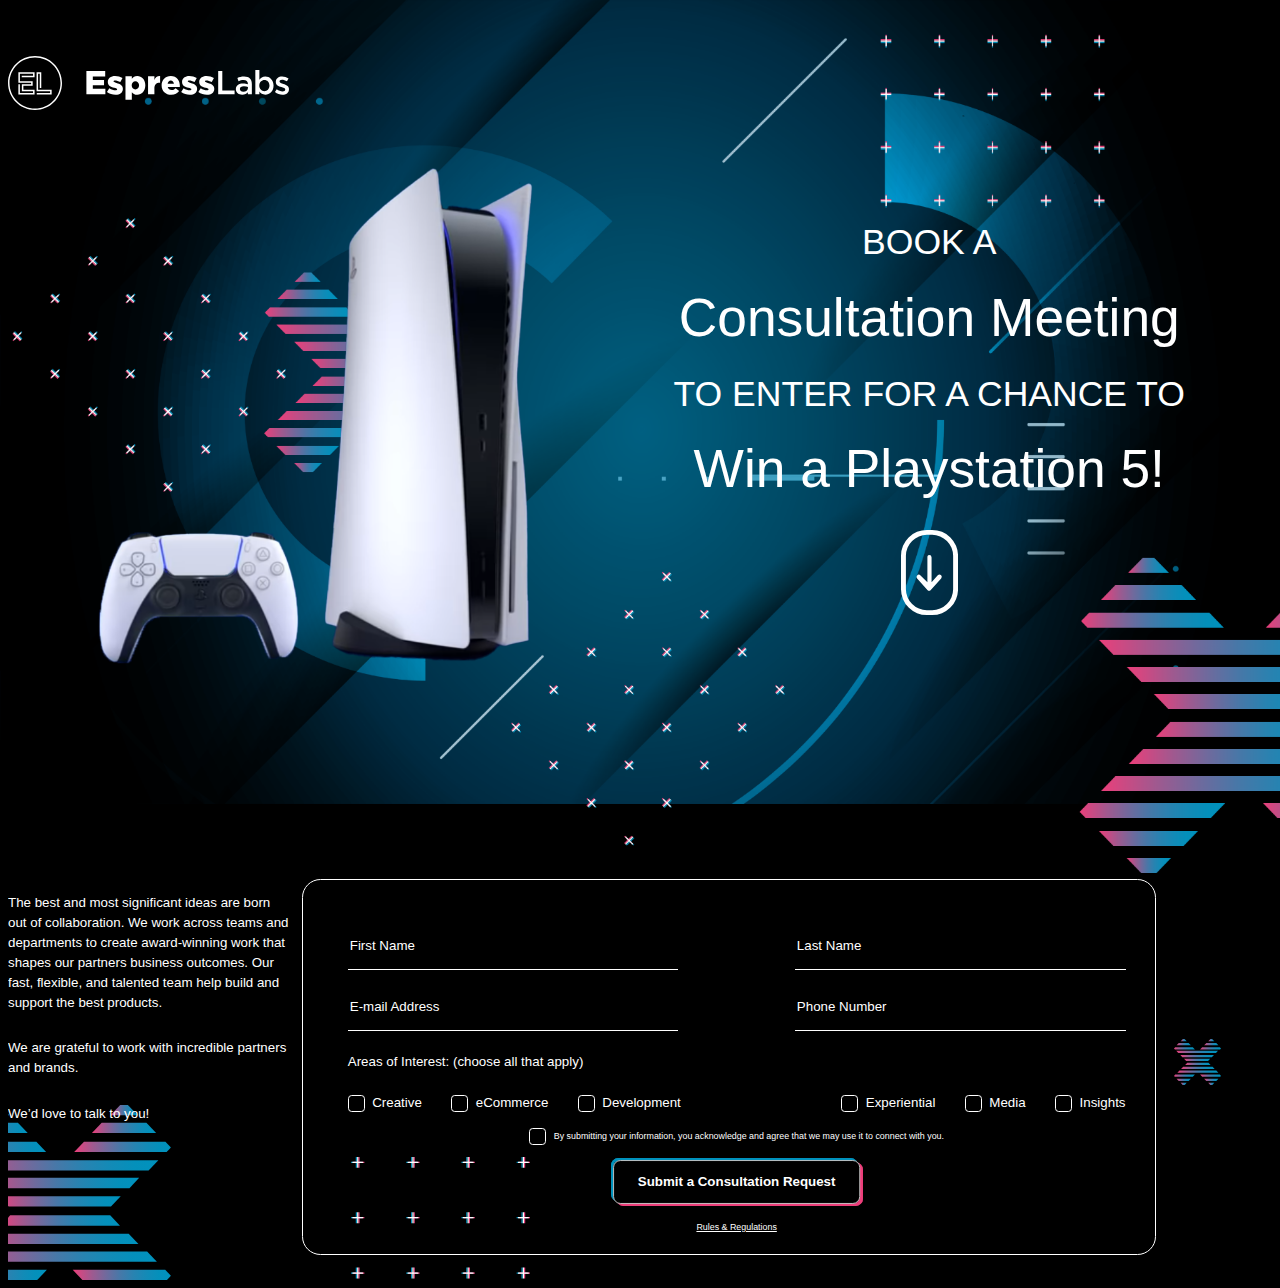
==== commit a5e4e935: "fix" ====
--- a/docs/index.html
+++ b/docs/index.html
@@ -168,7 +168,7 @@
 <!-- end form section -->
 
 <!-- start footer -->
-<footer class="footer">
+<!-- <footer class="footer">
 	<div class="container-fluid">
 		<div class="footer__content">
 			<div class="footer-col">
@@ -239,7 +239,7 @@
 			</div>
 		</div>
 	</div>
-</footer>
+</footer> -->
 <!-- end footer -->
 
  <script
--- a/docs/css/style.min.css
+++ b/docs/css/style.min.css
@@ -1 +1 @@
-body{background:#000;background-image:url("../img/main-bg.png");background-size:100vw;background-repeat:no-repeat;font-family:"Gotham",sans-serif;color:#fff;line-height:1.4}.h1{margin-bottom:0;display:-webkit-box;display:-ms-flexbox;display:flex;-webkit-box-orient:vertical;-webkit-box-direction:normal;-ms-flex-direction:column;flex-direction:column;line-height:1.7}.h1 .xl{font-size:4.167vw;display:block}.h1 .xs{font-weight:300;display:block;font-size:2.778vw}.header{padding-top:3.762vw}.header .container-fluid{width:89.352vw;padding-left:0;padding-right:0}.logo img{width:21.991vw}.main-screen__row{display:-webkit-box;display:-ms-flexbox;display:flex;-webkit-box-align:center;-ms-flex-align:center;align-items:center;-webkit-box-pack:justify;-ms-flex-pack:justify;justify-content:space-between;padding-top:4vw}.ps-img{width:34vw;margin-left:7vw}.main-screen .container-fluid{width:97vw}.main-screen__col-content{width:50.058vw;text-align:center}.scroll-down{width:4.456vw}.animated-arrow-down{-webkit-animation-duration:2.5s;animation-duration:2.5s;-webkit-animation-name:animated-arrow-down;animation-name:animated-arrow-down;-webkit-animation-iteration-count:infinite;animation-iteration-count:infinite;color:#fff}@-webkit-keyframes animated-arrow-down{0%{-webkit-transform:translateY(-20%);transform:translateY(-20%);opacity:0}50%{opacity:1}75%{opacity:0}100%{-webkit-transform:translateY(20%);transform:translateY(20%);opacity:0}}@keyframes animated-arrow-down{0%{-webkit-transform:translateY(-20%);transform:translateY(-20%);opacity:0}50%{opacity:1}75%{opacity:0}100%{-webkit-transform:translateY(20%);transform:translateY(20%);opacity:0}}.form-section{padding-top:15.5vw;padding-bottom:2.025vw}.form-section .container-fluid{width:89.699vw;max-width:89.699vw}.form-section__row{display:-webkit-box;display:-ms-flexbox;display:flex;-webkit-box-pack:justify;-ms-flex-pack:justify;justify-content:space-between}.form-section__col--text{width:21.991vw;font-size:1.042vw}.form-section__col--text p{line-height:1.5;margin-bottom:2vw}.form-wrapper{width:60.764vw;padding:2.315vw 2.315vw 1.5vw 3.472vw;border:1px solid #fff;border-radius:1.447vw}.form-row{display:-webkit-box;display:-ms-flexbox;display:flex;-webkit-box-pack:justify;-ms-flex-pack:justify;justify-content:space-between}.input{width:25.521vw;padding-bottom:1.736vw;padding-top:1.736vw;background:rgba(0,0,0,0);border:none;border-bottom:1px solid #fff;outline:none;color:#fff;display:block;line-height:1.2;font-family:sans-serif;display:block}.input::-webkit-input-placeholder{font-weight:500;color:#fff}.input::-moz-placeholder{font-weight:500;color:#fff}.input:-ms-input-placeholder{font-weight:500;color:#fff}.input::-ms-input-placeholder{font-weight:500;color:#fff}.input::placeholder{font-weight:500;color:#fff}.input::-webkit-input-placeholder{color:#fff}.input::-moz-placeholder{color:#fff}.form-title{font-size:1.042vw;font-weight:500;padding-top:1.736vw;padding-bottom:1.736vw}.checkbox-list{display:-webkit-box;display:-ms-flexbox;display:flex}.checkbox-list{display:-webkit-box;display:-ms-flexbox;display:flex;-webkit-box-pack:justify;-ms-flex-pack:justify;justify-content:space-between}.checkbox-col{display:-webkit-box;display:-ms-flexbox;display:flex}.checkbox-wrapper{margin-left:2.3vw;display:-webkit-box;display:-ms-flexbox;display:flex;-webkit-box-align:center;-ms-flex-align:center;align-items:center}.checkbox-wrapper:first-child{margin-left:0}.label{width:1.157vw;height:1.157vw;border:1px solid #fff;margin-bottom:0;border-radius:.289vw;cursor:pointer;margin-right:.6vw}.checkbox{display:none}.text-label{cursor:pointer;margin-bottom:0;font-size:1.042vw;line-height:1.2}.checkbox:checked+.label{background-image:url("../img/check.svg");background-size:70%;background-position:center;background-repeat:no-repeat}.checkbox-wrapper--xs{margin-left:auto;margin-right:auto;display:-webkit-box;display:-ms-flexbox;display:flex;-webkit-box-pack:center;-ms-flex-pack:center;justify-content:center;margin-top:1.2vw;margin-bottom:.5vw}.checkbox-wrapper--xs .text-label{font-size:.694vw}.button{width:19.676vw;height:3.8vw;display:-webkit-box;display:-ms-flexbox;display:flex;-webkit-box-pack:center;-ms-flex-pack:center;justify-content:center;-webkit-box-align:center;-ms-flex-align:center;align-items:center;background:url("../img/button.svg");background-size:100%;background-repeat:no-repeat;margin-left:auto;margin-right:auto;margin-top:1vw;font-size:1.042vw;font-weight:700;color:#fff;text-decoration:none}.button:hover{color:#fff}.rules{font-size:.694vw;text-decoration:underline;margin-left:auto;margin-right:auto;display:block;text-align:center;margin-top:1.157vw;color:#fff;text-decoration:underline;line-height:1.5}.rules:hover{color:#fff}.form-section{background:url("../img/x.svg");background-repeat:no-repeat;background-position:bottom -2.894vw left -4.63vw;background-size:17.361vw;position:relative;overflow:hidden}.x2{position:absolute;bottom:0;left:26.794vw;width:14.005vw;-webkit-transform:translateY(47%);-ms-transform:translateY(47%);transform:translateY(47%)}.x3{position:absolute;top:28vw;right:4vw;width:3.646vw}.footer{padding-top:2.083vw;padding-bottom:2.315vw}.footer .container-fluid{width:93.75vw;max-width:93.75vw}.footer__content{margin-bottom:2.315vw;display:-webkit-box;display:-ms-flexbox;display:flex}.footer-col{width:50%;border-right:1px solid #fff}.footer-col:last-child{border-right:none}.footer-row{display:-webkit-box;display:-ms-flexbox;display:flex;-webkit-box-align:center;-ms-flex-align:center;align-items:center;margin-bottom:1.331vw}.footer-row:last-child{margin-bottom:0}.footer-title{text-transform:uppercase;min-width:13.889vw;font-size:2.315vw}.footer-text{font-size:.694vw}.footer-col--form{display:-webkit-box;display:-ms-flexbox;display:flex;-webkit-box-align:end;-ms-flex-align:end;align-items:flex-end;-webkit-box-pack:end;-ms-flex-pack:end;justify-content:flex-end}.footer-form-title{text-transform:uppercase;font-size:1.157vw;margin-bottom:.579vw}.footer-form{display:-webkit-box;display:-ms-flexbox;display:flex;-webkit-box-align:center;-ms-flex-align:center;align-items:center;height:1.852vw}.footer-input{height:100%;width:17.477vw;background:rgba(0,0,0,0);border:1px solid #fff;margin-right:.81vw;color:#fff;padding-left:1vw;font-size:.926vw}.footer-input::-webkit-input-placeholder{color:#fff;font-size:.926vw}.footer-input::-moz-placeholder{color:#fff;font-size:.926vw}.footer-input:-ms-input-placeholder{color:#fff;font-size:.926vw}.footer-input::-ms-input-placeholder{color:#fff;font-size:.926vw}.footer-input::placeholder{color:#fff;font-size:.926vw}.footer-submit{height:100%;width:4.34vw;background:#fff;color:#000;border:none;text-transform:uppercase;font-size:.926vw}.line-wrapper{display:-webkit-box;display:-ms-flexbox;display:flex;-webkit-box-pack:end;-ms-flex-pack:end;justify-content:flex-end}.line{width:80.44vw;height:1px;background:#fff;margin-bottom:1.1vw}.copy{font-size:.694vw}.footer__bottom{display:-webkit-box;display:-ms-flexbox;display:flex;-webkit-box-pack:justify;-ms-flex-pack:justify;justify-content:space-between}.footer-social a{text-decoration:none;margin-left:1.157vw}.footer-social a img{width:1.157vw}@media only screen and (max-width: 800px){body{background-image:url("../img/mobile-bg.png");background-size:293.846vw;background-position:top center}.logo img{width:66.667vw}.header{padding-top:5.128vw}.main-screen__row{-webkit-box-orient:vertical;-webkit-box-direction:normal;-ms-flex-direction:column;flex-direction:column}.ps-img{margin-left:0;width:55.641vw}.main-screen__row{padding-top:9.41vw}.main-screen__col-content{width:98vw}.h1{margin-top:5.128vw}.h1 .xl{font-size:8.718vw}.h1 .xs{font-size:6.154vw}.scroll-down{width:10.128vw}.form-section{padding-top:42vw;background-image:none}.form-section .container-fluid{width:98vw;max-width:98vw}.form-section__row{-webkit-box-orient:vertical;-webkit-box-direction:normal;-ms-flex-direction:column;flex-direction:column}.form-section__col--text{width:100%;font-size:3.59vw}.form-section__col--text p{margin-bottom:5vw}.form-wrapper{width:100%;border-radius:6.41vw;padding:15.385vw 7.692vw;margin-top:10vw}.input{width:100%;font-size:3.59vw;padding-bottom:4.615vw;padding-top:4.615vw;display:block}.form-row{-webkit-box-orient:vertical;-webkit-box-direction:normal;-ms-flex-direction:column;flex-direction:column}.form-title{font-size:3.59vw;padding-bottom:10vw;padding-top:10vw}.checkbox-col{-webkit-box-orient:vertical;-webkit-box-direction:normal;-ms-flex-direction:column;flex-direction:column}.checkbox-wrapper{margin-left:0;margin-bottom:4vw}.text-label{font-size:3.59vw}.label{width:5.128vw;min-width:5.128vw;height:5.128vw;border-radius:.769vw;margin-right:3vw}.checkbox-wrapper--xs .text-label{font-size:2.564vw}.button{width:68.462vw;height:13vw;margin-top:5vw;font-size:3.59vw}.rules{margin-top:5vw;font-size:2.564vw}.x3{width:14.615vw;top:108vw;right:10vw}.x2{position:absolute;bottom:-8vw;left:61vw;width:26vw}.form-section{padding-bottom:4vw}.footer{padding-top:2.431vw;padding-bottom:2.431vw}.footer .container-fluid{width:79.487vw}.footer__content{-webkit-box-orient:vertical;-webkit-box-direction:normal;-ms-flex-direction:column;flex-direction:column}.footer-col{border-right:none}.footer-col--form{-webkit-box-pack:center;-ms-flex-pack:center;justify-content:center}.footer-col{width:100%;border:none}.footer-row{-webkit-box-orient:vertical;-webkit-box-direction:normal;-ms-flex-direction:column;flex-direction:column;text-align:center}.line{width:100%}.footer__bottom{-webkit-box-orient:vertical;-webkit-box-direction:reverse;-ms-flex-direction:column-reverse;flex-direction:column-reverse;-webkit-box-align:center;-ms-flex-align:center;align-items:center}.footer-title{font-size:10.256vw}.footer-text{font-size:3.077vw;width:80vw;margin-left:auto;margin-right:auto}.footer-row{margin-bottom:4.615vw}.footer-row br{display:none}.footer-form-wrapper{width:100%;margin-top:12.308vw}.footer-form-title{text-align:center;font-size:5.128vw}.footer-form{height:8.205vw;-webkit-box-pack:justify;-ms-flex-pack:justify;justify-content:space-between;margin-bottom:10.513vw}.footer-input{width:58.974vw;font-size:4.103vw}.footer-input::-webkit-input-placeholder{font-size:4.103vw}.footer-input::-moz-placeholder{font-size:4.103vw}.footer-input:-ms-input-placeholder{font-size:4.103vw}.footer-input::-ms-input-placeholder{font-size:4.103vw}.footer-input::placeholder{font-size:4.103vw}.footer-submit{width:16.667vw;font-size:4.103vw}.line{margin-bottom:4.872vw}.footer-social a{margin-left:2.564vw;margin-right:2.564vw}.footer-social a img{width:5.128vw}.copy{font-size:3.077vw;padding-bottom:5vw;padding-top:6.667vw}}+body{background:#000;background-image:url("../img/main-bg.png");background-size:100vw;background-repeat:no-repeat;font-family:"Gotham",sans-serif;color:#fff;line-height:1.4}.h1{margin-bottom:0;display:-webkit-box;display:-ms-flexbox;display:flex;-webkit-box-orient:vertical;-webkit-box-direction:normal;-ms-flex-direction:column;flex-direction:column;line-height:1.7}.h1 .xl{font-size:4.167vw;display:block}.h1 .xs{font-weight:300;display:block;font-size:2.778vw}.header{padding-top:3.762vw}.header .container-fluid{width:89.352vw;padding-left:0;padding-right:0}.logo img{width:21.991vw}.main-screen__row{display:-webkit-box;display:-ms-flexbox;display:flex;-webkit-box-align:center;-ms-flex-align:center;align-items:center;-webkit-box-pack:justify;-ms-flex-pack:justify;justify-content:space-between;padding-top:4vw}.ps-img{width:34vw;margin-left:7vw}.main-screen .container-fluid{width:97vw}.main-screen__col-content{width:50.058vw;text-align:center}.scroll-down{width:4.456vw}.animated-arrow-down{-webkit-animation-duration:2.5s;animation-duration:2.5s;-webkit-animation-name:animated-arrow-down;animation-name:animated-arrow-down;-webkit-animation-iteration-count:infinite;animation-iteration-count:infinite;color:#fff}@-webkit-keyframes animated-arrow-down{0%{-webkit-transform:translateY(-20%);transform:translateY(-20%);opacity:0}50%{opacity:1}75%{opacity:0}100%{-webkit-transform:translateY(20%);transform:translateY(20%);opacity:0}}@keyframes animated-arrow-down{0%{-webkit-transform:translateY(-20%);transform:translateY(-20%);opacity:0}50%{opacity:1}75%{opacity:0}100%{-webkit-transform:translateY(20%);transform:translateY(20%);opacity:0}}.form-section{padding-top:15.5vw;padding-bottom:2.025vw}.form-section .container-fluid{width:89.699vw;max-width:89.699vw}.form-section__row{display:-webkit-box;display:-ms-flexbox;display:flex;-webkit-box-pack:justify;-ms-flex-pack:justify;justify-content:space-between}.form-section__col--text{width:21.991vw;font-size:1.042vw}.form-section__col--text p{line-height:1.5;margin-bottom:2vw}.form-wrapper{width:60.764vw;padding:2.315vw 2.315vw 1.5vw 3.472vw;border:1px solid #fff;border-radius:1.447vw}.form-row{display:-webkit-box;display:-ms-flexbox;display:flex;-webkit-box-pack:justify;-ms-flex-pack:justify;justify-content:space-between}.input{width:25.521vw;padding-bottom:1.2vw;padding-top:2.2vw;background:rgba(0,0,0,0);border:none;border-bottom:1px solid #fff;outline:none;color:#fff;display:block;line-height:1.2;font-family:sans-serif;display:block}.input::-webkit-input-placeholder{font-weight:500;color:#fff}.input::-moz-placeholder{font-weight:500;color:#fff}.input:-ms-input-placeholder{font-weight:500;color:#fff}.input::-ms-input-placeholder{font-weight:500;color:#fff}.input::placeholder{font-weight:500;color:#fff}.input::-webkit-input-placeholder{color:#fff}.input::-moz-placeholder{color:#fff}.form-title{font-size:1.042vw;font-weight:500;padding-top:1.736vw;padding-bottom:1.736vw}.checkbox-list{display:-webkit-box;display:-ms-flexbox;display:flex}.checkbox-list{display:-webkit-box;display:-ms-flexbox;display:flex;-webkit-box-pack:justify;-ms-flex-pack:justify;justify-content:space-between}.checkbox-col{display:-webkit-box;display:-ms-flexbox;display:flex}.checkbox-wrapper{margin-left:2.3vw;display:-webkit-box;display:-ms-flexbox;display:flex;-webkit-box-align:center;-ms-flex-align:center;align-items:center}.checkbox-wrapper:first-child{margin-left:0}.label{width:1.157vw;height:1.157vw;border:1px solid #fff;margin-bottom:0;border-radius:.289vw;cursor:pointer;margin-right:.6vw}.checkbox{display:none;margin-bottom:0}.text-label{cursor:pointer;margin-bottom:0;font-size:1.042vw;font-family:sans-serif}.checkbox:checked+.label{background-image:url("../img/check.svg");background-size:70%;background-position:center;background-repeat:no-repeat}.checkbox-wrapper--xs{margin-left:auto;margin-right:auto;display:-webkit-box;display:-ms-flexbox;display:flex;-webkit-box-pack:center;-ms-flex-pack:center;justify-content:center;margin-top:1.2vw;margin-bottom:.5vw}.checkbox-wrapper--xs .text-label{font-size:.694vw}.button{width:19.676vw;height:3.8vw;display:-webkit-box;display:-ms-flexbox;display:flex;-webkit-box-pack:center;-ms-flex-pack:center;justify-content:center;-webkit-box-align:center;-ms-flex-align:center;align-items:center;background:url("../img/button.svg");background-size:100%;background-repeat:no-repeat;margin-left:auto;margin-right:auto;margin-top:1vw;font-size:1.042vw;font-weight:700;color:#fff;text-decoration:none}.button:hover{color:#fff}.rules{font-size:.694vw;text-decoration:underline;margin-left:auto;margin-right:auto;display:block;text-align:center;margin-top:1.157vw;color:#fff;text-decoration:underline;line-height:1.5}.rules:hover{color:#fff}.form-section{background:url("../img/x.svg");background-repeat:no-repeat;background-position:bottom -2.894vw left -4.63vw;background-size:17.361vw;position:relative;overflow:hidden}.x2{position:absolute;bottom:0;left:26.794vw;width:14.005vw;-webkit-transform:translateY(47%);-ms-transform:translateY(47%);transform:translateY(47%)}.x3{position:absolute;top:28vw;right:4vw;width:3.646vw}.footer{padding-top:2.083vw;padding-bottom:2.315vw}.footer .container-fluid{width:93.75vw;max-width:93.75vw}.footer__content{margin-bottom:2.315vw;display:-webkit-box;display:-ms-flexbox;display:flex}.footer-col{width:50%;border-right:1px solid #fff}.footer-col:last-child{border-right:none}.footer-row{display:-webkit-box;display:-ms-flexbox;display:flex;-webkit-box-align:center;-ms-flex-align:center;align-items:center;margin-bottom:1.331vw}.footer-row:last-child{margin-bottom:0}.footer-title{text-transform:uppercase;min-width:13.889vw;font-size:2.315vw}.footer-text{font-size:.694vw}.footer-col--form{display:-webkit-box;display:-ms-flexbox;display:flex;-webkit-box-align:end;-ms-flex-align:end;align-items:flex-end;-webkit-box-pack:end;-ms-flex-pack:end;justify-content:flex-end}.footer-form-title{text-transform:uppercase;font-size:1.157vw;margin-bottom:.579vw}.footer-form{display:-webkit-box;display:-ms-flexbox;display:flex;-webkit-box-align:center;-ms-flex-align:center;align-items:center;height:1.852vw}.footer-input{height:100%;width:17.477vw;background:rgba(0,0,0,0);border:1px solid #fff;margin-right:.81vw;color:#fff;padding-left:1vw;font-size:.926vw}.footer-input::-webkit-input-placeholder{color:#fff;font-size:.926vw}.footer-input::-moz-placeholder{color:#fff;font-size:.926vw}.footer-input:-ms-input-placeholder{color:#fff;font-size:.926vw}.footer-input::-ms-input-placeholder{color:#fff;font-size:.926vw}.footer-input::placeholder{color:#fff;font-size:.926vw}.footer-submit{height:100%;width:4.34vw;background:#fff;color:#000;border:none;text-transform:uppercase;font-size:.926vw}.line-wrapper{display:-webkit-box;display:-ms-flexbox;display:flex;-webkit-box-pack:end;-ms-flex-pack:end;justify-content:flex-end}.line{width:80.44vw;height:1px;background:#fff;margin-bottom:1.1vw}.copy{font-size:.694vw}.footer__bottom{display:-webkit-box;display:-ms-flexbox;display:flex;-webkit-box-pack:justify;-ms-flex-pack:justify;justify-content:space-between}.footer-social a{text-decoration:none;margin-left:1.157vw}.footer-social a img{width:1.157vw}@media only screen and (max-width: 800px){body{background-image:url("../img/mobile-bg.png");background-size:293.846vw;background-position:top center}.logo img{width:66.667vw}.header{padding-top:5.128vw}.main-screen__row{-webkit-box-orient:vertical;-webkit-box-direction:normal;-ms-flex-direction:column;flex-direction:column}.ps-img{margin-left:0;width:55.641vw}.main-screen__row{padding-top:9.41vw}.main-screen__col-content{width:98vw}.h1{margin-top:5.128vw}.h1 .xl{font-size:8.718vw}.h1 .xs{font-size:6.154vw}.scroll-down{width:10.128vw}.form-section{padding-top:42vw;background-image:none}.form-section .container-fluid{width:98vw;max-width:98vw}.form-section__row{-webkit-box-orient:vertical;-webkit-box-direction:normal;-ms-flex-direction:column;flex-direction:column}.form-section__col--text{width:100%;font-size:3.59vw}.form-section__col--text p{margin-bottom:5vw}.form-wrapper{width:100%;border-radius:6.41vw;padding:15.385vw 7.692vw;margin-top:10vw}.input{width:100%;font-size:3.59vw;padding-bottom:4.615vw;padding-top:4.615vw;display:block}.form-row{-webkit-box-orient:vertical;-webkit-box-direction:normal;-ms-flex-direction:column;flex-direction:column}.form-title{font-size:3.59vw;padding-bottom:10vw;padding-top:10vw}.checkbox-col{-webkit-box-orient:vertical;-webkit-box-direction:normal;-ms-flex-direction:column;flex-direction:column}.checkbox-wrapper{margin-left:0;margin-bottom:4vw}.text-label{font-size:3.59vw}.label{width:5.128vw;min-width:5.128vw;height:5.128vw;border-radius:.769vw;margin-right:3vw}.checkbox-wrapper--xs .text-label{font-size:2.564vw}.button{width:68.462vw;height:13vw;margin-top:5vw;font-size:3.59vw}.rules{margin-top:5vw;font-size:2.564vw}.x3{width:14.615vw;top:108vw;right:10vw}.x2{position:absolute;bottom:-8vw;left:61vw;width:26vw}.form-section{padding-bottom:4vw}.footer{padding-top:2.431vw;padding-bottom:2.431vw}.footer .container-fluid{width:79.487vw}.footer__content{-webkit-box-orient:vertical;-webkit-box-direction:normal;-ms-flex-direction:column;flex-direction:column}.footer-col{border-right:none}.footer-col--form{-webkit-box-pack:center;-ms-flex-pack:center;justify-content:center}.footer-col{width:100%;border:none}.footer-row{-webkit-box-orient:vertical;-webkit-box-direction:normal;-ms-flex-direction:column;flex-direction:column;text-align:center}.line{width:100%}.footer__bottom{-webkit-box-orient:vertical;-webkit-box-direction:reverse;-ms-flex-direction:column-reverse;flex-direction:column-reverse;-webkit-box-align:center;-ms-flex-align:center;align-items:center}.footer-title{font-size:10.256vw}.footer-text{font-size:3.077vw;width:80vw;margin-left:auto;margin-right:auto}.footer-row{margin-bottom:4.615vw}.footer-row br{display:none}.footer-form-wrapper{width:100%;margin-top:12.308vw}.footer-form-title{text-align:center;font-size:5.128vw}.footer-form{height:8.205vw;-webkit-box-pack:justify;-ms-flex-pack:justify;justify-content:space-between;margin-bottom:10.513vw}.footer-input{width:58.974vw;font-size:4.103vw}.footer-input::-webkit-input-placeholder{font-size:4.103vw}.footer-input::-moz-placeholder{font-size:4.103vw}.footer-input:-ms-input-placeholder{font-size:4.103vw}.footer-input::-ms-input-placeholder{font-size:4.103vw}.footer-input::placeholder{font-size:4.103vw}.footer-submit{width:16.667vw;font-size:4.103vw}.line{margin-bottom:4.872vw}.footer-social a{margin-left:2.564vw;margin-right:2.564vw}.footer-social a img{width:5.128vw}.copy{font-size:3.077vw;padding-bottom:5vw;padding-top:6.667vw}}